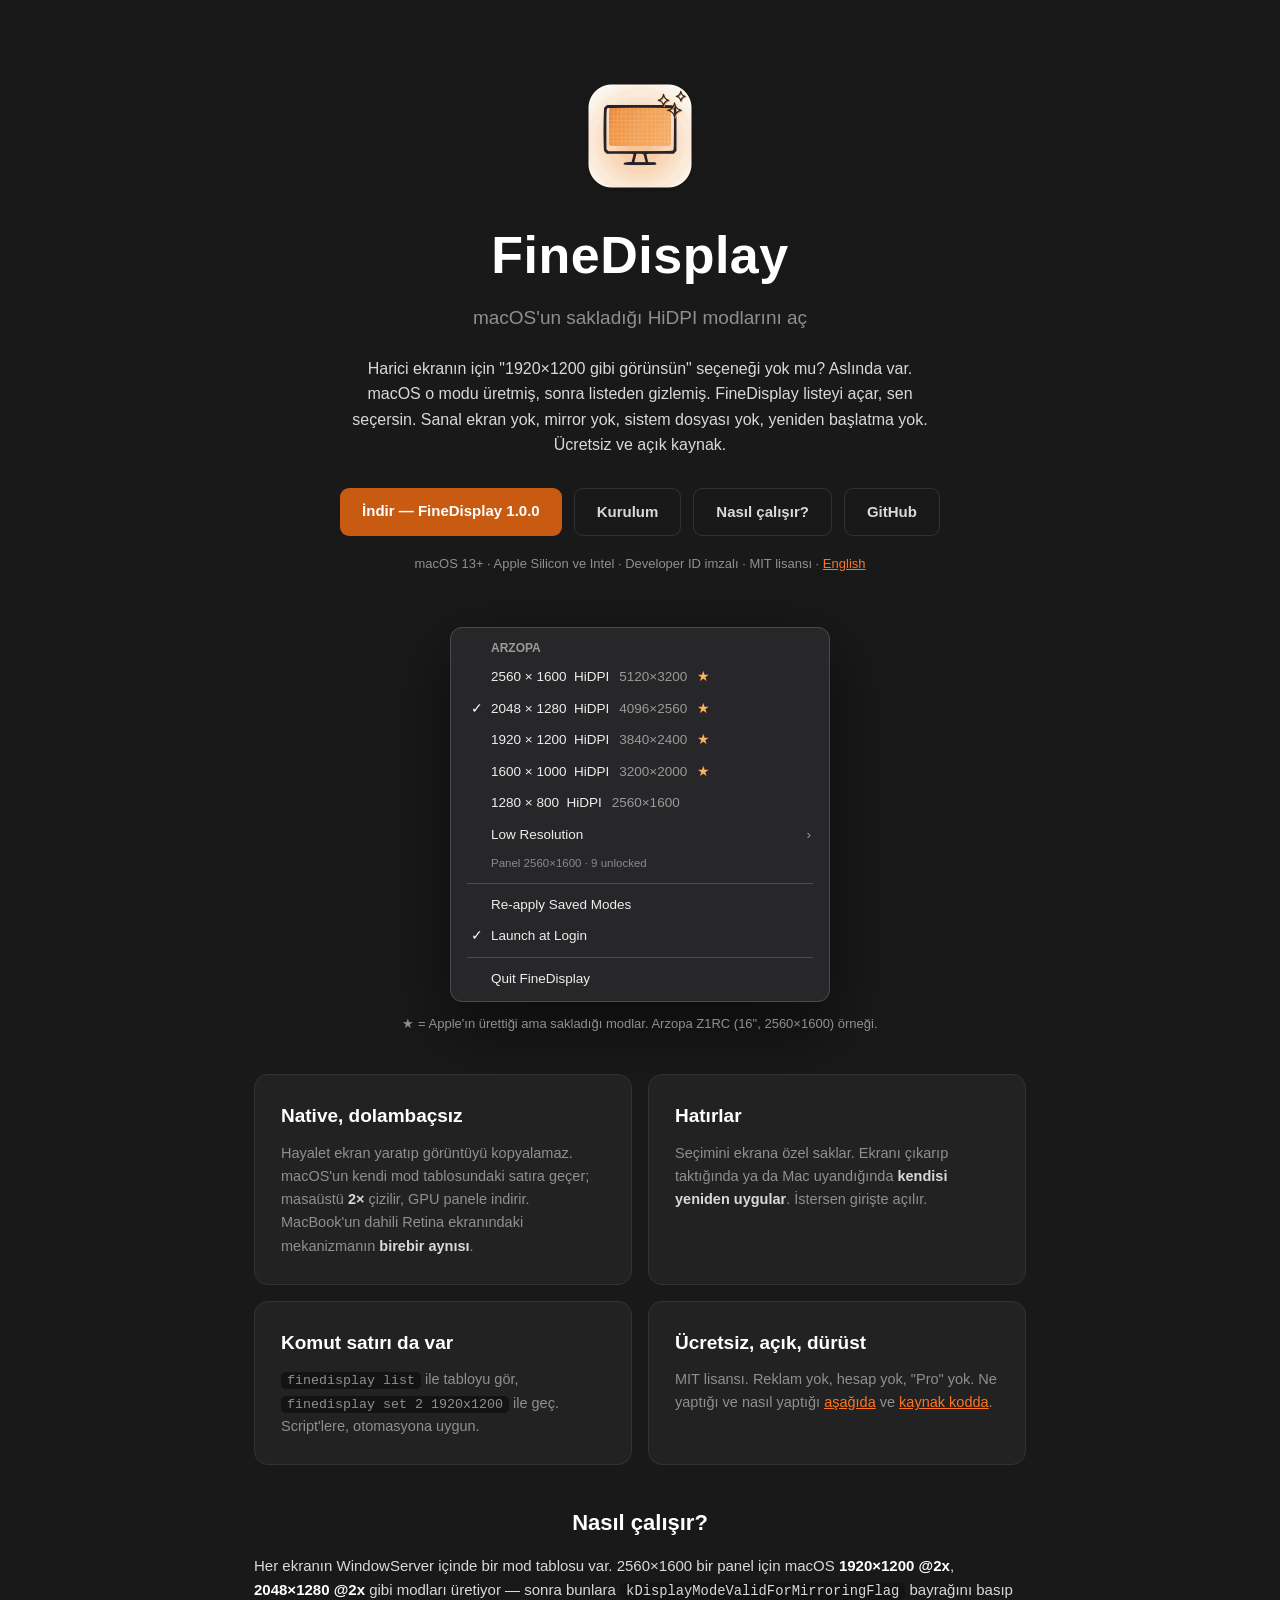
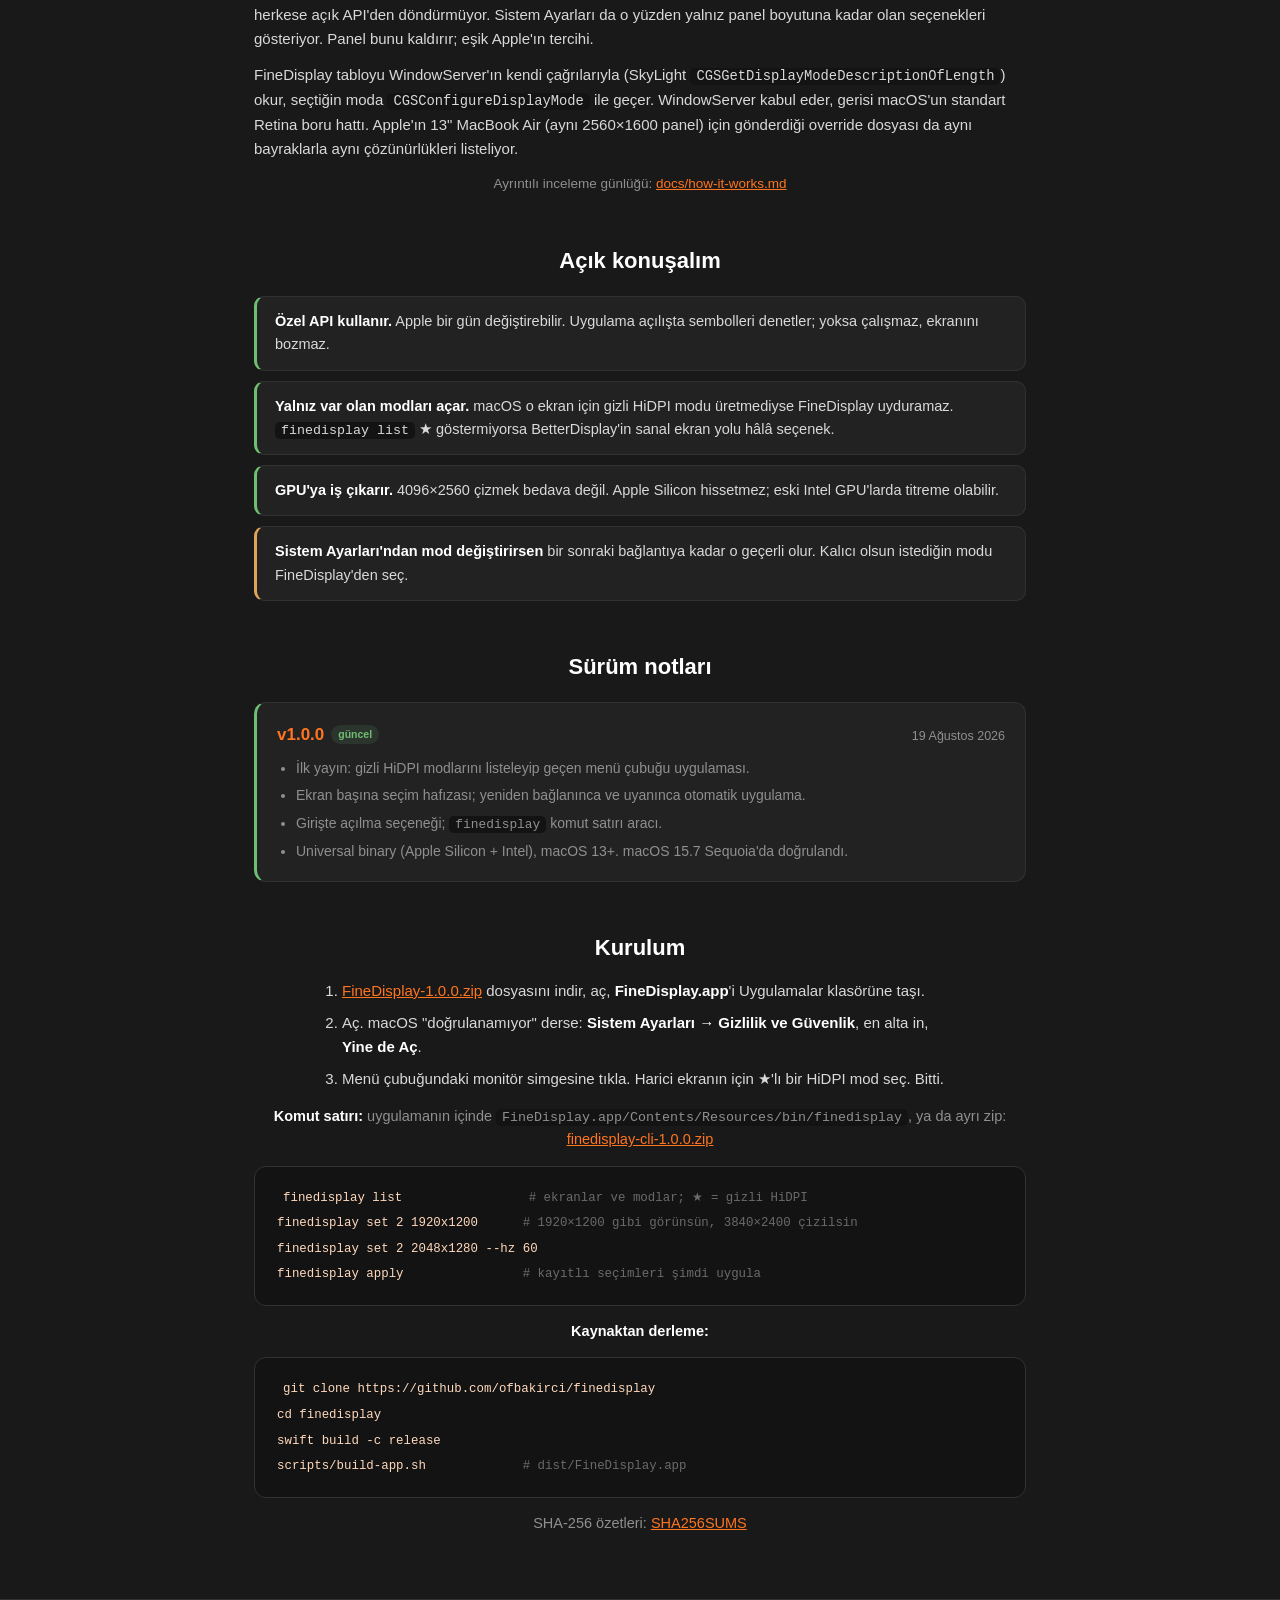
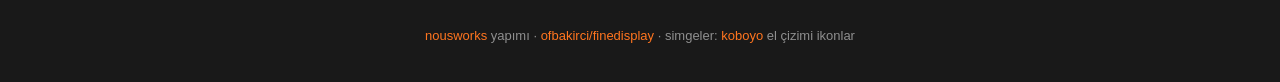
==== site/index.html @ cd5b7563 "FineDisplay 1.0.0: unlock hidden HiDPI modes on external displays Menu bar app + CLI that reads Wind" ====
<!DOCTYPE html>
<html lang="tr">
<head>
<meta charset="UTF-8">
<meta name="viewport" content="width=device-width, initial-scale=1">
<title>FineDisplay — macOS'un sakladığı HiDPI modlarını aç</title>
<meta name="description" content="Harici ekranında macOS'un ürettiği ama listeden gizlediği HiDPI (Retina) modlarını tek tıkla açan ücretsiz, açık kaynak menü çubuğu uygulaması. Sanal ekran yok, mirror yok, sistem dosyası yok.">
<link rel="icon" href="icon.png" type="image/png">
<link rel="alternate" hreflang="en" href="https://finedisplay.nousworks.co/en/">
<link rel="alternate" hreflang="tr" href="https://finedisplay.nousworks.co/">
<meta property="og:title" content="FineDisplay — macOS'un sakladığı HiDPI modlarını aç">
<meta property="og:description" content="Harici ekranın için ücretsiz, native HiDPI. Tek tık.">
<meta property="og:image" content="https://finedisplay.nousworks.co/icon.png">
<link rel="stylesheet" href="style.css">
</head>
<body>

<div class="wrap">

  <section class="hero">
    <img class="logo" src="icon.png" width="128" height="128" alt="FineDisplay simgesi: el çizimi monitör ve parıltılar">
    <h1>FineDisplay</h1>
    <div class="tagline">macOS'un sakladığı HiDPI modlarını aç</div>
    <p class="pitch">Harici ekranın için "1920×1200 gibi görünsün" seçeneği yok mu?
    Aslında var. macOS o modu üretmiş, sonra listeden gizlemiş. FineDisplay
    listeyi açar, sen seçersin. Sanal ekran yok, mirror yok, sistem dosyası yok,
    yeniden başlatma yok. Ücretsiz ve açık kaynak.</p>
    <div class="cta">
      <a class="btn primary" href="dl/FineDisplay-1.0.0.zip">İndir — FineDisplay 1.0.0</a>
      <a class="btn ghost" href="#kurulum">Kurulum</a>
      <a class="btn ghost" href="#nasil">Nasıl çalışır?</a>
      <a class="btn ghost" href="https://github.com/ofbakirci/finedisplay">GitHub</a>
    </div>
    <p class="meta">macOS 13+ · Apple Silicon ve Intel · Developer ID imzalı · MIT lisansı · <a href="en/">English</a></p>
  </section>

  <div class="shot" aria-label="FineDisplay menüsü örneği">
    <div class="menu">
      <div class="menu-title">ARZOPA</div>
      <div class="menu-item"><span class="tick"></span>2560 × 1600 &nbsp;HiDPI <span class="dim">5120×3200</span> <span class="star">★</span></div>
      <div class="menu-item current"><span class="tick">✓</span>2048 × 1280 &nbsp;HiDPI <span class="dim">4096×2560</span> <span class="star">★</span></div>
      <div class="menu-item"><span class="tick"></span>1920 × 1200 &nbsp;HiDPI <span class="dim">3840×2400</span> <span class="star">★</span></div>
      <div class="menu-item"><span class="tick"></span>1600 × 1000 &nbsp;HiDPI <span class="dim">3200×2000</span> <span class="star">★</span></div>
      <div class="menu-item"><span class="tick"></span>1280 × 800 &nbsp;HiDPI <span class="dim">2560×1600</span></div>
      <div class="menu-item sub"><span class="tick"></span>Low Resolution <span class="chev">›</span></div>
      <div class="menu-note">Panel 2560×1600 · 9 unlocked</div>
      <div class="menu-sep"></div>
      <div class="menu-item"><span class="tick"></span>Re-apply Saved Modes</div>
      <div class="menu-item"><span class="tick">✓</span>Launch at Login</div>
      <div class="menu-sep"></div>
      <div class="menu-item"><span class="tick"></span>Quit FineDisplay</div>
    </div>
    <p class="shot-caption">★ = Apple'ın ürettiği ama sakladığı modlar. Arzopa Z1RC (16", 2560×1600) örneği.</p>
  </div>

  <section class="cards">
    <div class="card">
      <h2>Native, dolambaçsız</h2>
      <p>Hayalet ekran yaratıp görüntüyü kopyalamaz. macOS'un kendi mod tablosundaki
      satıra geçer; masaüstü <b>2×</b> çizilir, GPU panele indirir. MacBook'un
      dahili Retina ekranındaki mekanizmanın <b>birebir aynısı</b>.</p>
    </div>
    <div class="card">
      <h2>Hatırlar</h2>
      <p>Seçimini ekrana özel saklar. Ekranı çıkarıp taktığında ya da Mac
      uyandığında <b>kendisi yeniden uygular</b>. İstersen girişte açılır.</p>
    </div>
    <div class="card">
      <h2>Komut satırı da var</h2>
      <p><code>finedisplay list</code> ile tabloyu gör, <code>finedisplay set 2 1920x1200</code>
      ile geç. Script'lere, otomasyona uygun.</p>
    </div>
    <div class="card">
      <h2>Ücretsiz, açık, dürüst</h2>
      <p>MIT lisansı. Reklam yok, hesap yok, "Pro" yok. Ne yaptığı ve nasıl yaptığı
      <a href="#nasil">aşağıda</a> ve <a href="https://github.com/ofbakirci/finedisplay">kaynak kodda</a>.</p>
    </div>
  </section>

  <section class="how" id="nasil">
    <h2>Nasıl çalışır?</h2>
    <p>Her ekranın WindowServer içinde bir mod tablosu var. 2560×1600 bir panel için
    macOS <b>1920×1200 @2x</b>, <b>2048×1280 @2x</b> gibi modları üretiyor — sonra bunlara
    <code>kDisplayModeValidForMirroringFlag</code> bayrağını basıp herkese açık API'den
    döndürmüyor. Sistem Ayarları da o yüzden yalnız panel boyutuna kadar olan seçenekleri
    gösteriyor. Panel bunu kaldırır; eşik Apple'ın tercihi.</p>
    <p>FineDisplay tabloyu WindowServer'ın kendi çağrılarıyla (SkyLight
    <code>CGSGetDisplayModeDescriptionOfLength</code>) okur, seçtiğin moda
    <code>CGSConfigureDisplayMode</code> ile geçer. WindowServer kabul eder, gerisi macOS'un
    standart Retina boru hattı. Apple'ın 13" MacBook Air (aynı 2560×1600 panel) için
    gönderdiği override dosyası da aynı bayraklarla aynı çözünürlükleri listeliyor.</p>
    <p class="fine">Ayrıntılı inceleme günlüğü:
    <a href="https://github.com/ofbakirci/finedisplay/blob/main/docs/how-it-works.md">docs/how-it-works.md</a></p>
  </section>

  <section class="rules">
    <h2>Açık konuşalım</h2>
    <ul>
      <li><b>Özel API kullanır.</b> Apple bir gün değiştirebilir. Uygulama açılışta
        sembolleri denetler; yoksa çalışmaz, ekranını bozmaz.</li>
      <li><b>Yalnız var olan modları açar.</b> macOS o ekran için gizli HiDPI modu
        üretmediyse FineDisplay uyduramaz. <code>finedisplay list</code> ★ göstermiyorsa
        BetterDisplay'in sanal ekran yolu hâlâ seçenek.</li>
      <li><b>GPU'ya iş çıkarır.</b> 4096×2560 çizmek bedava değil. Apple Silicon hissetmez;
        eski Intel GPU'larda titreme olabilir.</li>
      <li class="w"><b>Sistem Ayarları'ndan mod değiştirirsen</b> bir sonraki bağlantıya kadar o
        geçerli olur. Kalıcı olsun istediğin modu FineDisplay'den seç.</li>
    </ul>
  </section>

  <section class="changelog" id="degisiklikler">
    <h2>Sürüm notları</h2>
    <div class="release-list">
      <article class="release current">
        <div class="release-head">
          <h3><a href="dl/FineDisplay-1.0.0.zip">v1.0.0</a><span class="badge">güncel</span></h3>
          <time datetime="2026-08-19">19 Ağustos 2026</time>
        </div>
        <ul>
          <li>İlk yayın: gizli HiDPI modlarını listeleyip geçen menü çubuğu uygulaması.</li>
          <li>Ekran başına seçim hafızası; yeniden bağlanınca ve uyanınca otomatik uygulama.</li>
          <li>Girişte açılma seçeneği; <code>finedisplay</code> komut satırı aracı.</li>
          <li>Universal binary (Apple Silicon + Intel), macOS 13+. macOS 15.7 Sequoia'da doğrulandı.</li>
        </ul>
      </article>
    </div>
  </section>

  <section class="install" id="kurulum">
    <h2>Kurulum</h2>
    <ol class="steps">
      <li><a href="dl/FineDisplay-1.0.0.zip">FineDisplay-1.0.0.zip</a> dosyasını indir, aç, <b>FineDisplay.app</b>'i Uygulamalar klasörüne taşı.</li>
      <li>Aç. macOS "doğrulanamıyor" derse: <b>Sistem Ayarları → Gizlilik ve Güvenlik</b>, en alta in, <b>Yine de Aç</b>.</li>
      <li>Menü çubuğundaki monitör simgesine tıkla. Harici ekranın için ★'lı bir HiDPI mod seç. Bitti.</li>
    </ol>
    <p><b style="color:#fff">Komut satırı:</b> uygulamanın içinde
    <code>FineDisplay.app/Contents/Resources/bin/finedisplay</code>, ya da ayrı zip:
    <a href="dl/finedisplay-cli-1.0.0.zip">finedisplay-cli-1.0.0.zip</a></p>
<pre><code>finedisplay list                 <span class="c"># ekranlar ve modlar; ★ = gizli HiDPI</span>
finedisplay set 2 1920x1200      <span class="c"># 1920×1200 gibi görünsün, 3840×2400 çizilsin</span>
finedisplay set 2 2048x1280 --hz 60
finedisplay apply                <span class="c"># kayıtlı seçimleri şimdi uygula</span></code></pre>
    <p><b style="color:#fff">Kaynaktan derleme:</b></p>
<pre><code>git clone https://github.com/ofbakirci/finedisplay
cd finedisplay
swift build -c release
scripts/build-app.sh             <span class="c"># dist/FineDisplay.app</span></code></pre>
    <p class="note">SHA-256 özetleri: <a href="dl/SHA256SUMS">SHA256SUMS</a></p>
  </section>

</div>

<footer>
  <div class="wrap">
    <a href="https://nousworks.co">nousworks</a> yapımı ·
    <a href="https://github.com/ofbakirci/finedisplay">ofbakirci/finedisplay</a> ·
    simgeler: <a href="https://koboyo.com">koboyo</a> el çizimi ikonlar
  </div>
</footer>

</body>
</html>
---- site/style.css ----
* { margin: 0; padding: 0; box-sizing: border-box; }
:root {
  --bg: #191919;
  --card: #222223;
  --edge: #323232;
  --text: #d9d9d9;
  --dim: #8f8f8f;
  --accent: #ff751f;
  --accent-dim: #c95a12;
  --ok: #6fbf73;
  --warn: #e0a458;
}
html { scroll-behavior: smooth; }
body {
  background: var(--bg);
  color: var(--text);
  font-family: -apple-system, BlinkMacSystemFont, "Segoe UI", sans-serif;
  line-height: 1.6;
  -webkit-font-smoothing: antialiased;
}
a { color: var(--accent); }
code { font-family: "SF Mono", ui-monospace, Menlo, monospace; font-size: 0.92em; background: #131313; padding: 1px 6px; border-radius: 5px; }
.wrap { max-width: 820px; margin: 0 auto; padding: 0 24px; }

.hero { padding: 72px 0 40px; text-align: center; }
.logo { width: 128px; height: 128px; margin: 0 auto 14px; display: block; }
.hero h1 { font-size: 52px; font-weight: 800; letter-spacing: 0.5px; color: #fff; }
.hero .tagline { color: var(--dim); font-size: 19px; margin-top: 6px; }
.hero .pitch { max-width: 600px; margin: 22px auto 0; font-size: 16px; }
.hero .cta { margin-top: 30px; display: flex; gap: 12px; justify-content: center; flex-wrap: wrap; }
.hero .meta { margin-top: 18px; color: var(--dim); font-size: 13px; }
.btn { display: inline-block; padding: 11px 22px; border-radius: 9px; text-decoration: none; font-weight: 600; font-size: 15px; }
.btn.primary { background: var(--accent-dim); color: #fff; }
.btn.primary:hover { background: var(--accent); }
.btn.ghost { border: 1px solid var(--edge); color: var(--text); }
.btn.ghost:hover { border-color: var(--accent); color: #fff; }

/* menu mockup */
.shot { display: flex; flex-direction: column; align-items: center; margin: 12px 0 8px; }
.menu {
  width: 100%; max-width: 380px;
  background: rgba(40,40,42,0.96);
  border: 1px solid #4a4a4c;
  border-radius: 12px;
  padding: 6px;
  box-shadow: 0 24px 70px rgba(0,0,0,0.55);
  font-size: 13.5px;
  color: #eee;
}
.menu-title { padding: 5px 12px 3px 34px; color: #9a9a9a; font-size: 12px; font-weight: 600; }
.menu-item { display: flex; align-items: center; gap: 6px; padding: 5px 12px 5px 12px; border-radius: 6px; }
.menu-item.current { }
.menu-item .tick { width: 16px; display: inline-block; text-align: center; color: #fff; }
.menu-item .dim { color: #9a9a9a; margin-left: 4px; }
.menu-item .star { color: #ffb15c; margin-left: 4px; }
.menu-item .chev { margin-left: auto; color: #9a9a9a; }
.menu-note { padding: 3px 12px 6px 34px; color: #8a8a8a; font-size: 11.5px; }
.menu-sep { height: 1px; background: #4a4a4c; margin: 5px 10px; }
.shot-caption { color: var(--dim); font-size: 13px; margin-top: 12px; text-align: center; }

.cards { display: grid; grid-template-columns: 1fr 1fr; gap: 16px; margin: 40px 0; }
@media (max-width: 640px) { .cards { grid-template-columns: 1fr; } }
.card { background: var(--card); border: 1px solid var(--edge); border-radius: 14px; padding: 26px; }
.card h2 { color: #fff; font-size: 19px; margin-bottom: 10px; }
.card p { color: var(--dim); font-size: 14.5px; }
.card p b { color: var(--text); font-weight: 600; }

.how { margin: 24px 0 48px; }
.how h2 { color: #fff; font-size: 22px; margin-bottom: 14px; text-align: center; }
.how p { color: var(--text); font-size: 15px; margin-bottom: 12px; }
.how p b { color: #fff; }
.how .fine { color: var(--dim); font-size: 13.5px; text-align: center; }

.rules { margin: 24px 0 48px; }
.rules h2 { color: #fff; font-size: 22px; margin-bottom: 18px; text-align: center; }
.rules ul { list-style: none; display: grid; gap: 10px; }
.rules li { background: var(--card); border: 1px solid var(--edge); border-left: 3px solid var(--ok); border-radius: 10px; padding: 13px 18px; font-size: 14.5px; }
.rules li b { color: #fff; }
.rules li.w { border-left-color: var(--warn); }

.changelog { margin: 24px 0 48px; }
.changelog > h2 { color: #fff; font-size: 22px; margin-bottom: 18px; text-align: center; }
.release-list { display: grid; gap: 12px; }
.release { background: var(--card); border: 1px solid var(--edge); border-radius: 12px; padding: 18px 20px; }
.release.current { border-left: 3px solid var(--ok); }
.release-head { display: flex; align-items: baseline; justify-content: space-between; gap: 14px; margin-bottom: 9px; }
.release h3 { font-size: 17px; color: #fff; }
.release h3 a { color: var(--accent); text-decoration: none; }
.release h3 a:hover { text-decoration: underline; }
.release .badge { display: inline-block; margin-left: 7px; padding: 1px 7px; border-radius: 999px; background: rgba(111,191,115,0.12); color: var(--ok); font-size: 10.5px; font-weight: 600; vertical-align: 2px; }
.release time { flex: 0 0 auto; color: var(--dim); font-size: 12.5px; }
.release ul { margin-left: 19px; color: var(--dim); font-size: 14px; }
.release li + li { margin-top: 5px; }
@media (max-width: 480px) { .release-head { display: block; } .release time { display: block; margin-top: 2px; } }

.install { margin: 24px 0 64px; }
.install h2 { color: #fff; font-size: 22px; margin-bottom: 14px; text-align: center; }
.install p { color: var(--dim); text-align: center; margin: 14px 0; font-size: 14.5px; }
.steps { margin: 0 auto 10px; max-width: 640px; padding-left: 22px; color: var(--text); font-size: 15px; }
.steps li { margin-bottom: 8px; }
.steps li b { color: #fff; }
pre { background: #131313; border: 1px solid var(--edge); border-radius: 12px; padding: 18px 22px; overflow-x: auto; font-family: "SF Mono", ui-monospace, Menlo, monospace; font-size: 13.5px; line-height: 1.9; color: #ffd9bd; }
pre .c { color: #6a6a6a; }
.note { color: var(--dim); font-size: 13px; text-align: center; margin-top: 12px; }

footer { border-top: 1px solid var(--edge); padding: 26px 0 40px; text-align: center; color: var(--dim); font-size: 13px; }
footer a { color: var(--accent); text-decoration: none; }
footer a:hover { text-decoration: underline; }
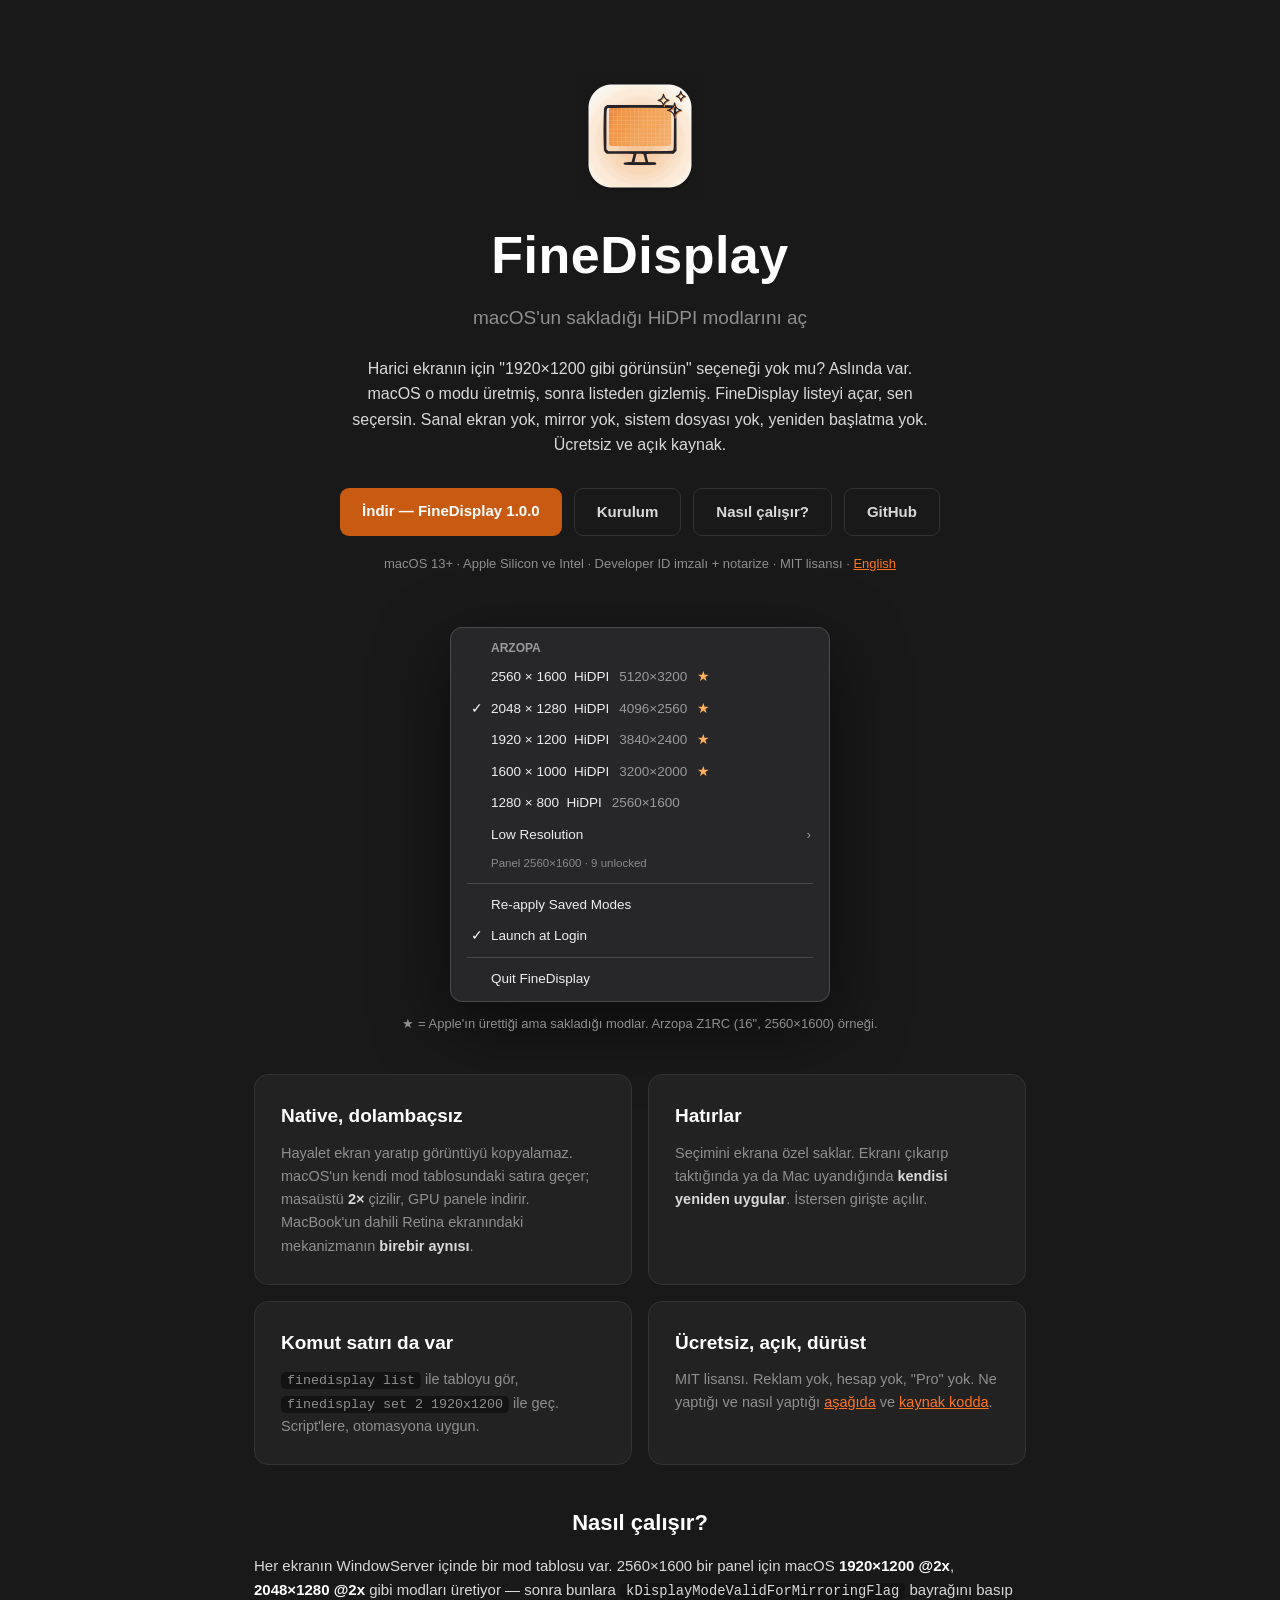
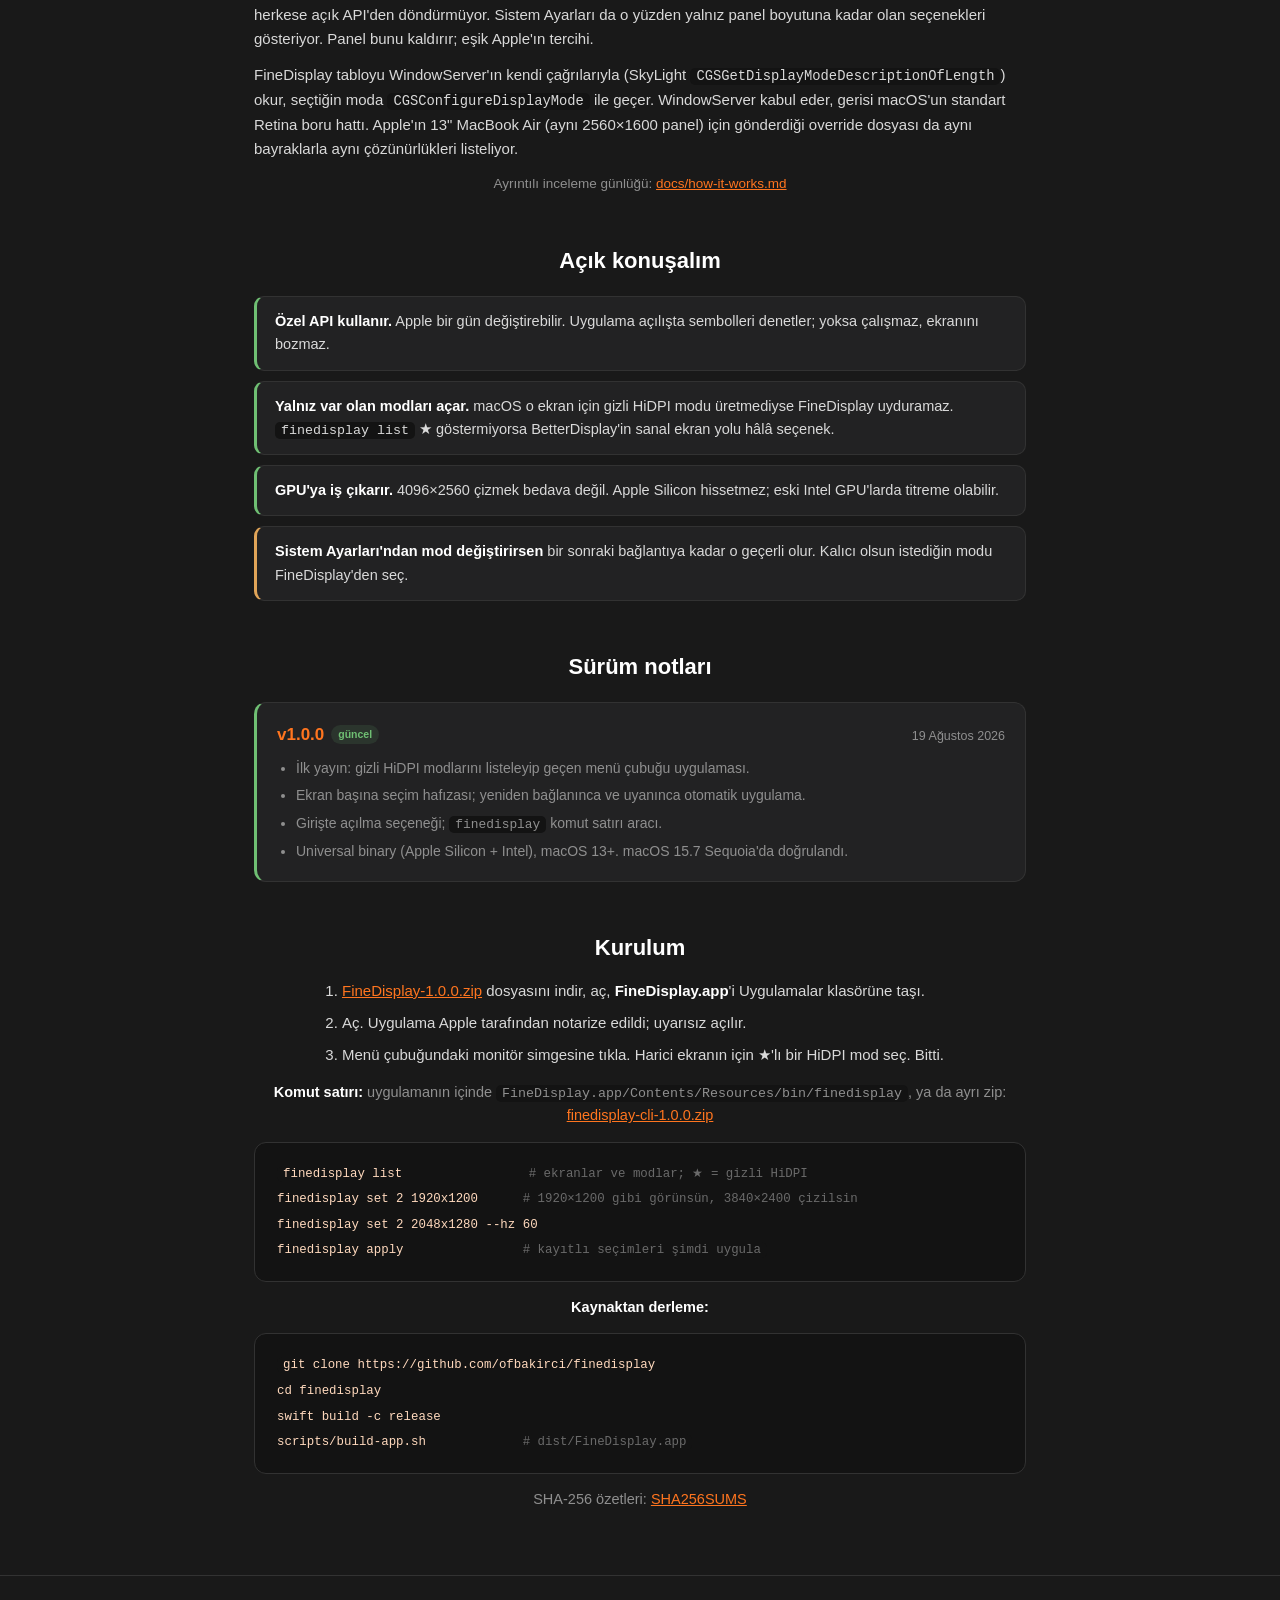
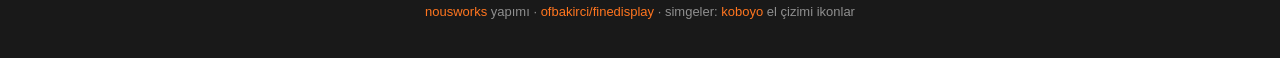
==== commit 063b576f: "Notarized release; docs updated Co-Authored-By: Claude Fable 5 <noreply@anthropic.com>" ====
--- a/site/index.html
+++ b/site/index.html
@@ -31,7 +31,7 @@
       <a class="btn ghost" href="#nasil">Nasıl çalışır?</a>
       <a class="btn ghost" href="https://github.com/ofbakirci/finedisplay">GitHub</a>
     </div>
-    <p class="meta">macOS 13+ · Apple Silicon ve Intel · Developer ID imzalı · MIT lisansı · <a href="en/">English</a></p>
+    <p class="meta">macOS 13+ · Apple Silicon ve Intel · Developer ID imzalı + notarize · MIT lisansı · <a href="en/">English</a></p>
   </section>
 
   <div class="shot" aria-label="FineDisplay menüsü örneği">
@@ -130,7 +130,7 @@
     <h2>Kurulum</h2>
     <ol class="steps">
       <li><a href="dl/FineDisplay-1.0.0.zip">FineDisplay-1.0.0.zip</a> dosyasını indir, aç, <b>FineDisplay.app</b>'i Uygulamalar klasörüne taşı.</li>
-      <li>Aç. macOS "doğrulanamıyor" derse: <b>Sistem Ayarları → Gizlilik ve Güvenlik</b>, en alta in, <b>Yine de Aç</b>.</li>
+      <li>Aç. Uygulama Apple tarafından notarize edildi; uyarısız açılır.</li>
       <li>Menü çubuğundaki monitör simgesine tıkla. Harici ekranın için ★'lı bir HiDPI mod seç. Bitti.</li>
     </ol>
     <p><b style="color:#fff">Komut satırı:</b> uygulamanın içinde
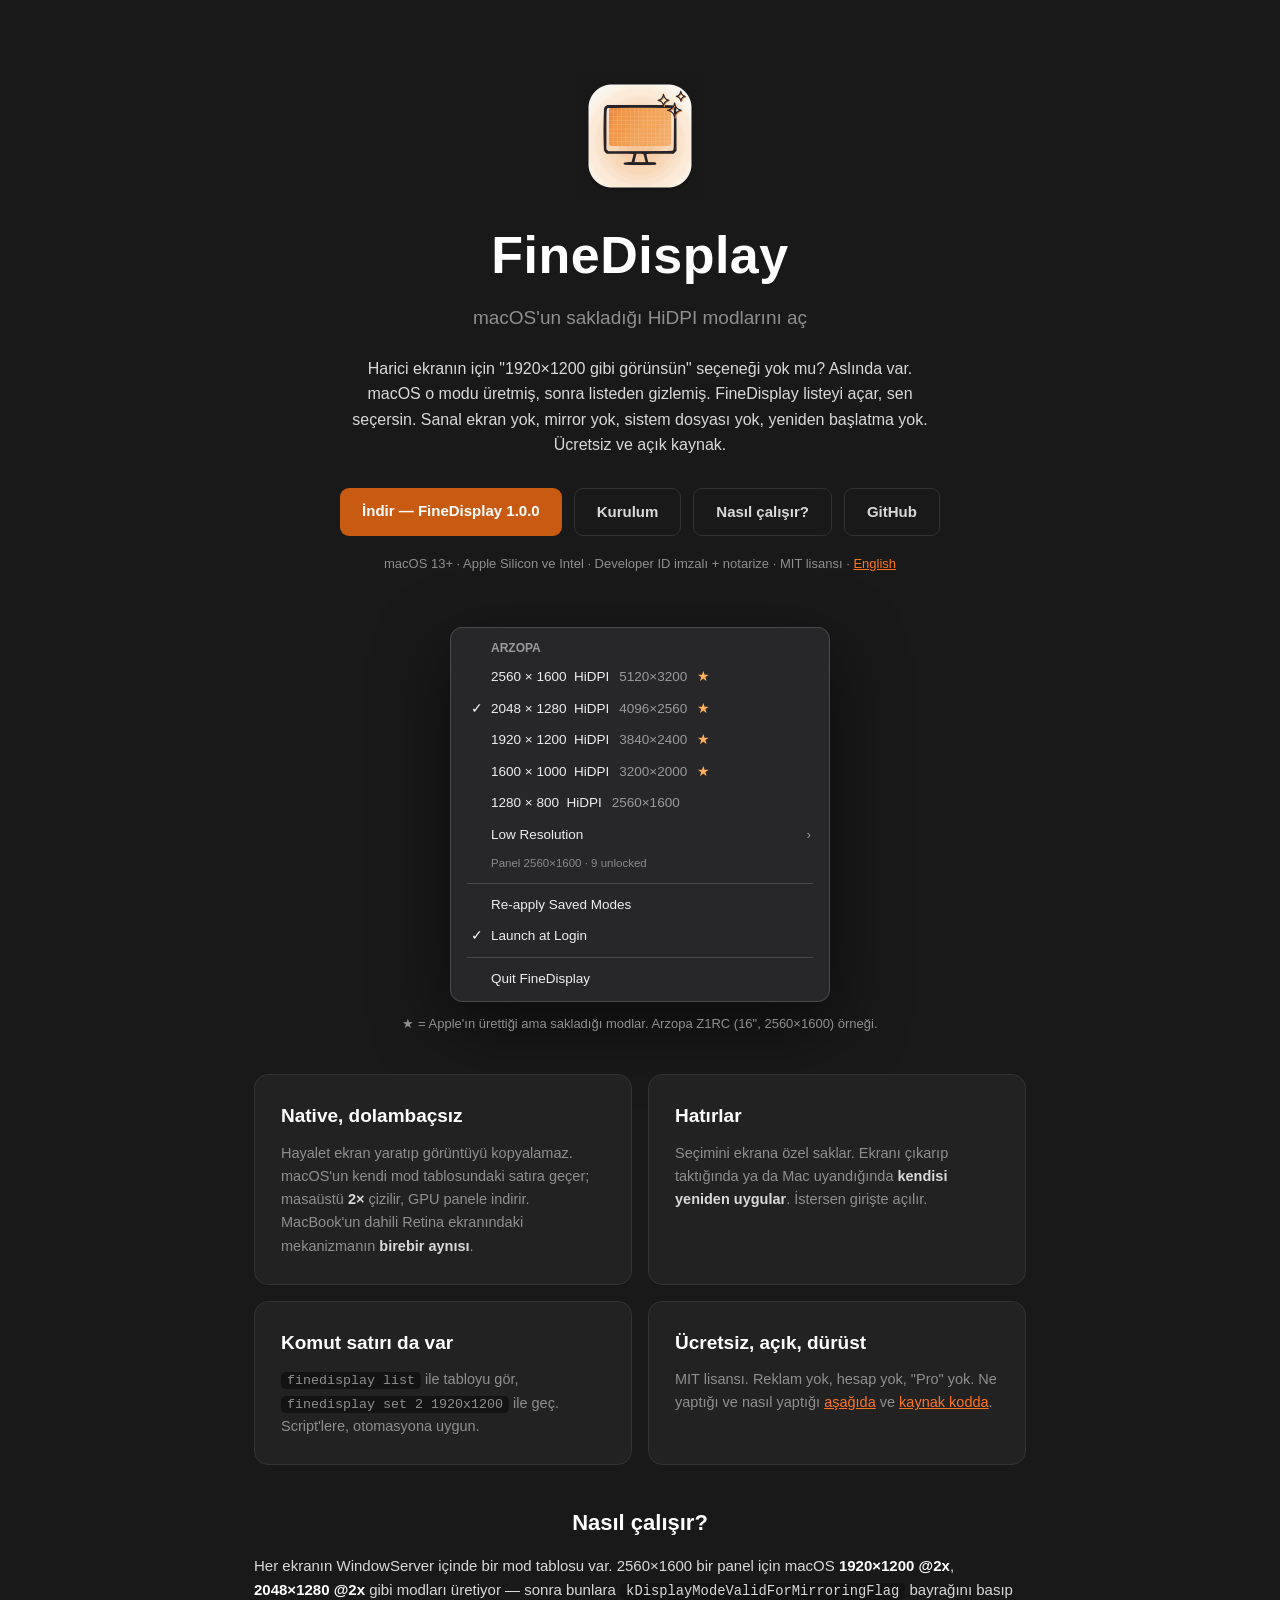
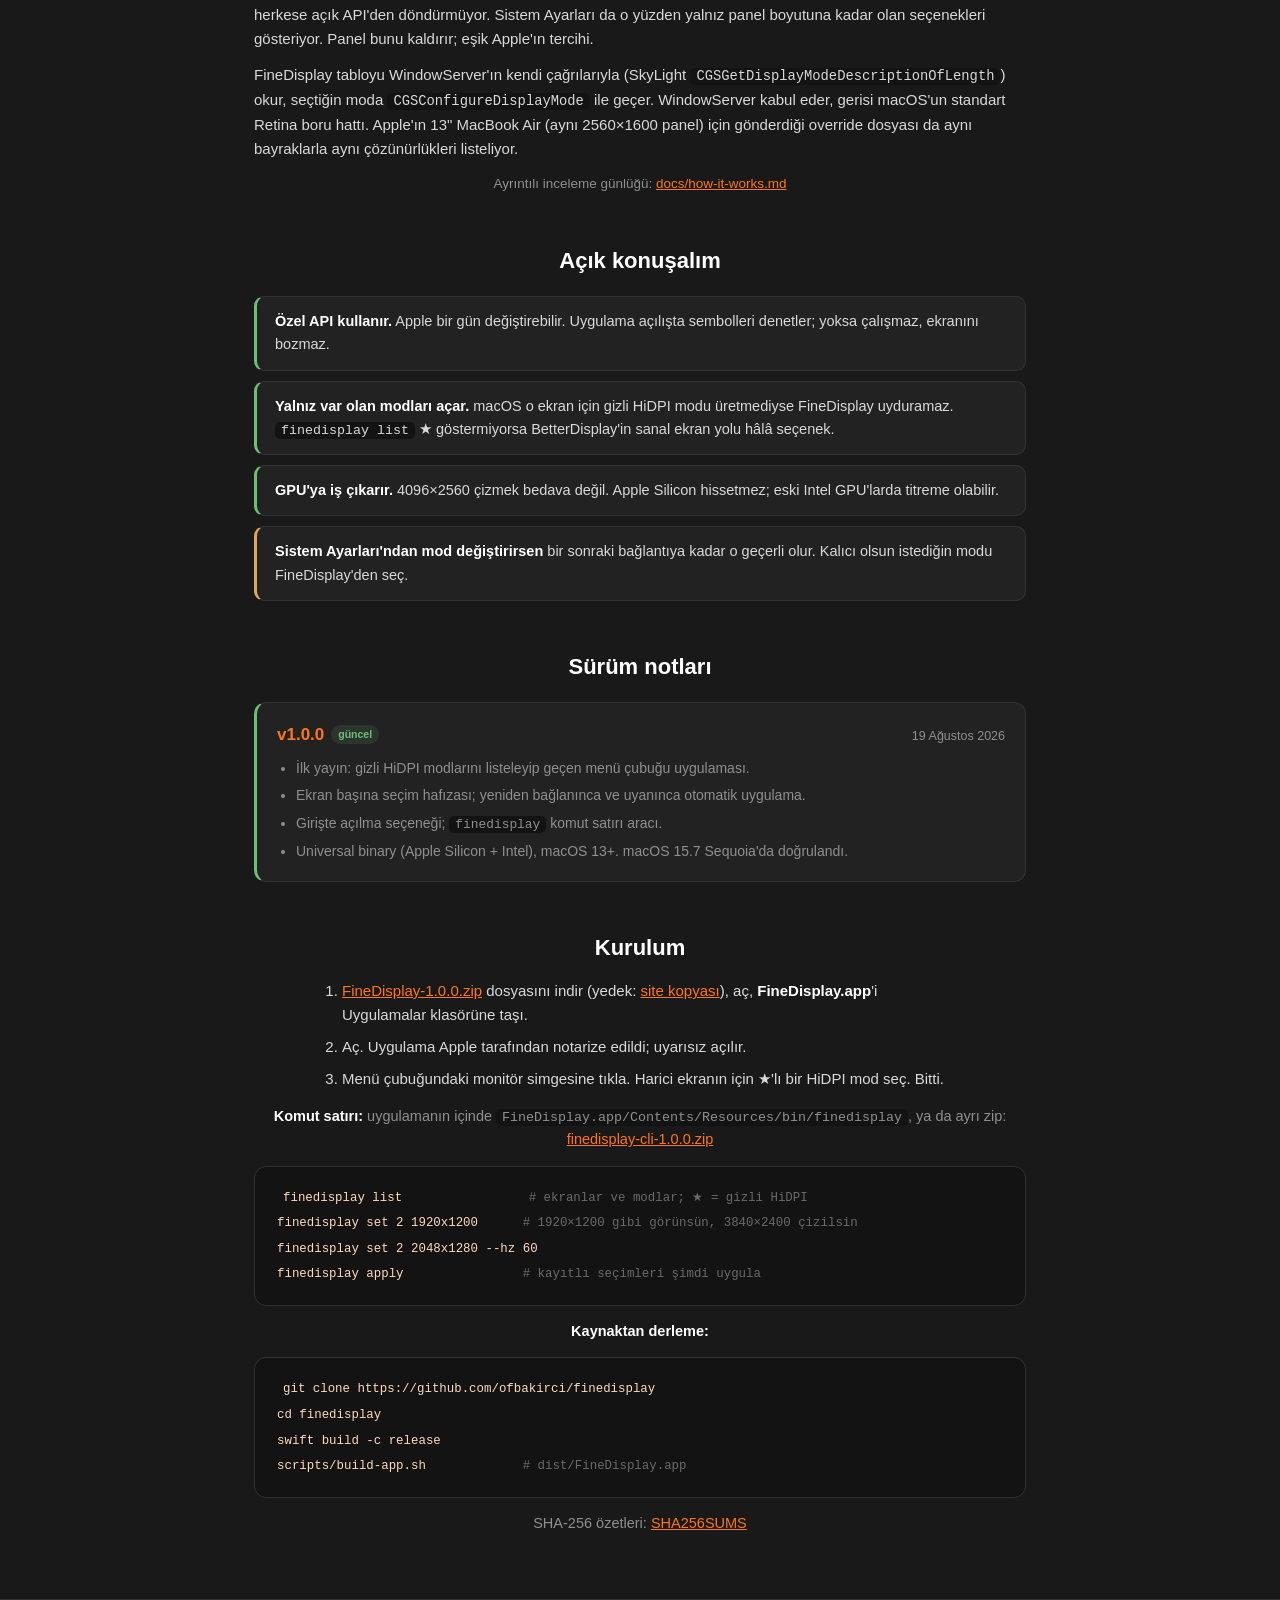
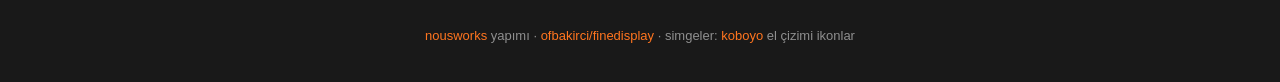
==== commit d6a88493: "Site: primary download via GitHub Releases (Chrome reputation), site mirror secondary Co-Authored-By" ====
--- a/site/index.html
+++ b/site/index.html
@@ -26,7 +26,7 @@
     listeyi açar, sen seçersin. Sanal ekran yok, mirror yok, sistem dosyası yok,
     yeniden başlatma yok. Ücretsiz ve açık kaynak.</p>
     <div class="cta">
-      <a class="btn primary" href="dl/FineDisplay-1.0.0.zip">İndir — FineDisplay 1.0.0</a>
+      <a class="btn primary" href="https://github.com/ofbakirci/finedisplay/releases/download/v1.0.0/FineDisplay-1.0.0.zip">İndir — FineDisplay 1.0.0</a>
       <a class="btn ghost" href="#kurulum">Kurulum</a>
       <a class="btn ghost" href="#nasil">Nasıl çalışır?</a>
       <a class="btn ghost" href="https://github.com/ofbakirci/finedisplay">GitHub</a>
@@ -113,7 +113,7 @@
     <div class="release-list">
       <article class="release current">
         <div class="release-head">
-          <h3><a href="dl/FineDisplay-1.0.0.zip">v1.0.0</a><span class="badge">güncel</span></h3>
+          <h3><a href="https://github.com/ofbakirci/finedisplay/releases/download/v1.0.0/FineDisplay-1.0.0.zip">v1.0.0</a><span class="badge">güncel</span></h3>
           <time datetime="2026-08-19">19 Ağustos 2026</time>
         </div>
         <ul>
@@ -129,7 +129,7 @@
   <section class="install" id="kurulum">
     <h2>Kurulum</h2>
     <ol class="steps">
-      <li><a href="dl/FineDisplay-1.0.0.zip">FineDisplay-1.0.0.zip</a> dosyasını indir, aç, <b>FineDisplay.app</b>'i Uygulamalar klasörüne taşı.</li>
+      <li><a href="https://github.com/ofbakirci/finedisplay/releases/download/v1.0.0/FineDisplay-1.0.0.zip">FineDisplay-1.0.0.zip</a> dosyasını indir (yedek: <a href="dl/FineDisplay-1.0.0.zip">site kopyası</a>), aç, <b>FineDisplay.app</b>'i Uygulamalar klasörüne taşı.</li>
       <li>Aç. Uygulama Apple tarafından notarize edildi; uyarısız açılır.</li>
       <li>Menü çubuğundaki monitör simgesine tıkla. Harici ekranın için ★'lı bir HiDPI mod seç. Bitti.</li>
     </ol>
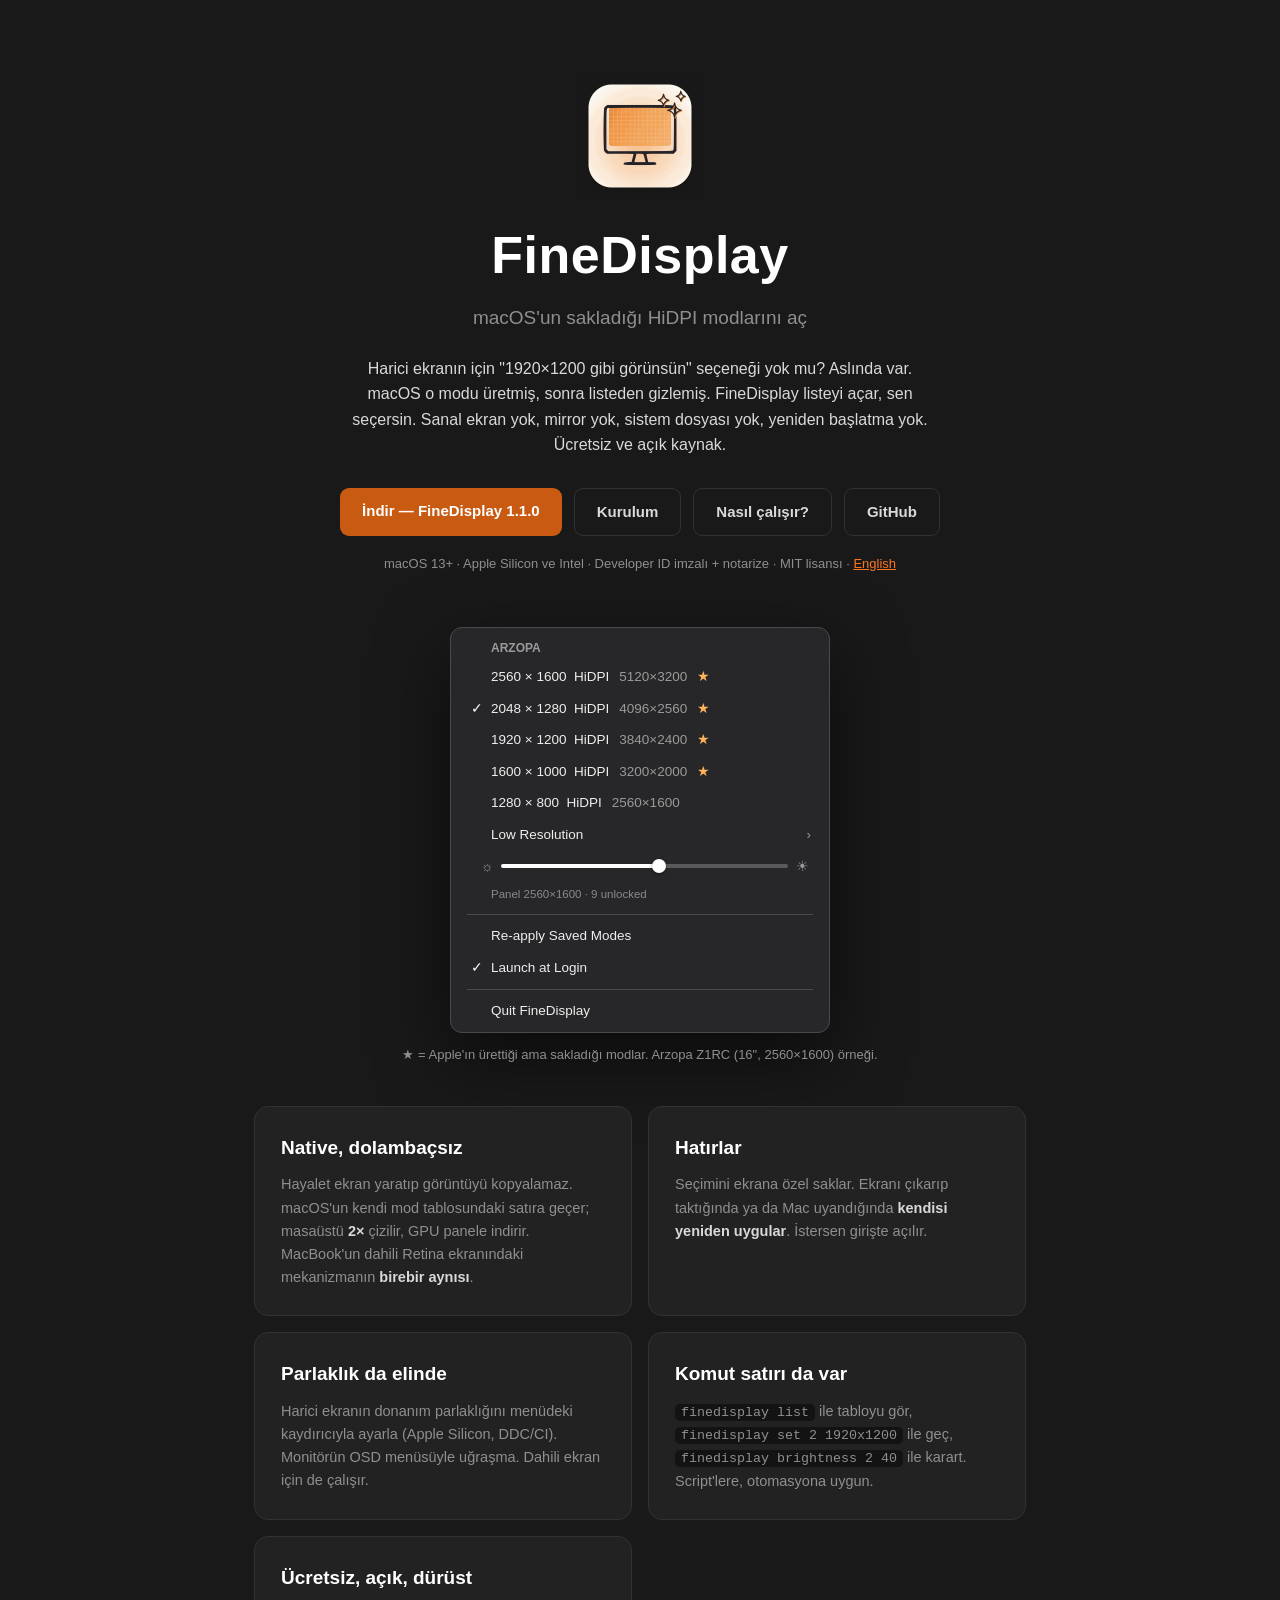
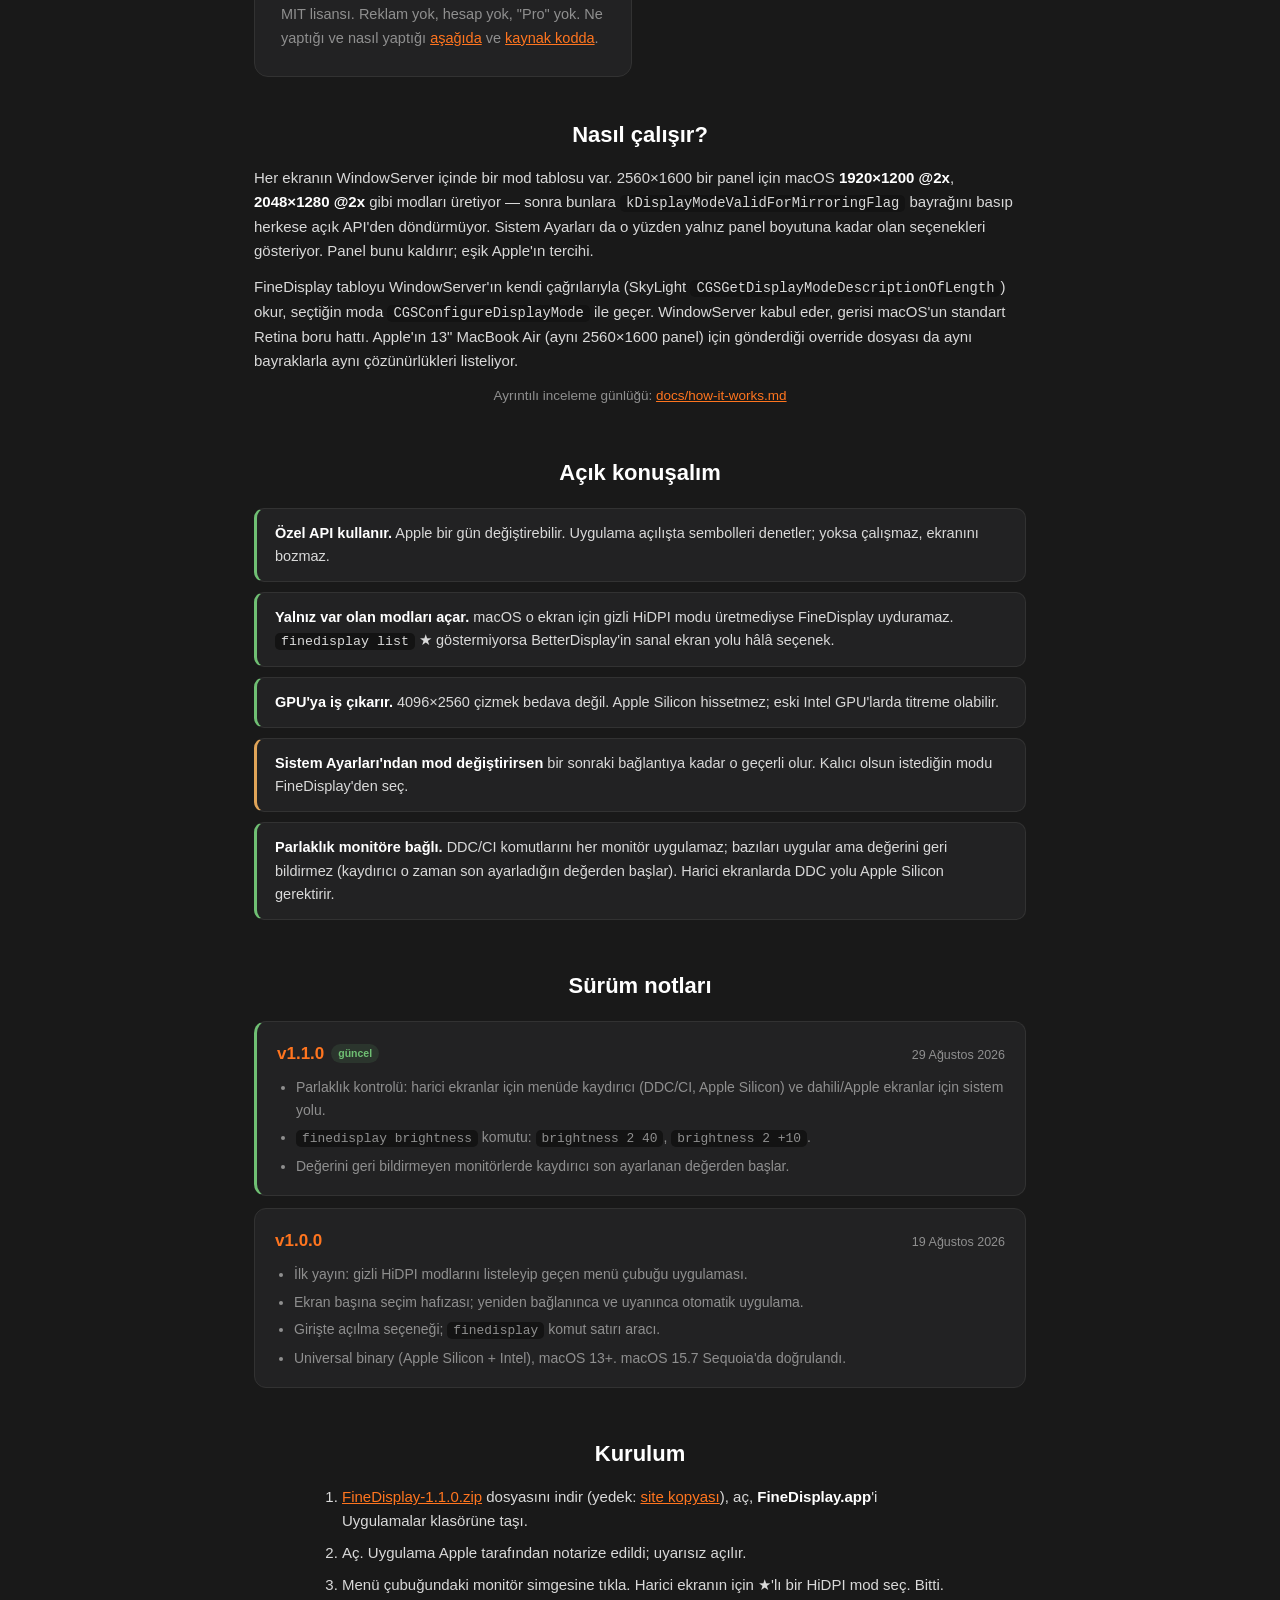
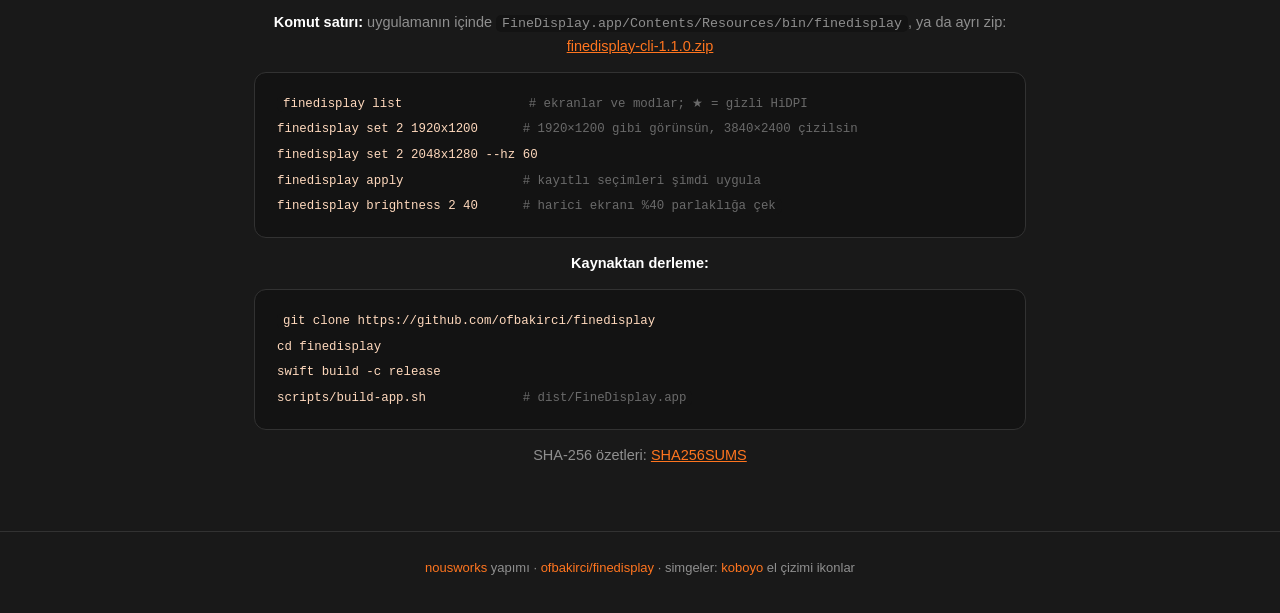
==== commit cdfcd4b6: "Brightness control for external displays (DDC/CI) and Apple panels; v1.1.0 - FineDisplayKit/Brightne" ====
--- a/site/index.html
+++ b/site/index.html
@@ -26,7 +26,7 @@
     listeyi açar, sen seçersin. Sanal ekran yok, mirror yok, sistem dosyası yok,
     yeniden başlatma yok. Ücretsiz ve açık kaynak.</p>
     <div class="cta">
-      <a class="btn primary" href="https://github.com/ofbakirci/finedisplay/releases/download/v1.0.0/FineDisplay-1.0.0.zip">İndir — FineDisplay 1.0.0</a>
+      <a class="btn primary" href="https://github.com/ofbakirci/finedisplay/releases/download/v1.1.0/FineDisplay-1.1.0.zip">İndir — FineDisplay 1.1.0</a>
       <a class="btn ghost" href="#kurulum">Kurulum</a>
       <a class="btn ghost" href="#nasil">Nasıl çalışır?</a>
       <a class="btn ghost" href="https://github.com/ofbakirci/finedisplay">GitHub</a>
@@ -43,6 +43,7 @@
       <div class="menu-item"><span class="tick"></span>1600 × 1000 &nbsp;HiDPI <span class="dim">3200×2000</span> <span class="star">★</span></div>
       <div class="menu-item"><span class="tick"></span>1280 × 800 &nbsp;HiDPI <span class="dim">2560×1600</span></div>
       <div class="menu-item sub"><span class="tick"></span>Low Resolution <span class="chev">›</span></div>
+      <div class="menu-slider" title="Brightness">☼<span class="track"><span class="knob"></span></span>☀</div>
       <div class="menu-note">Panel 2560×1600 · 9 unlocked</div>
       <div class="menu-sep"></div>
       <div class="menu-item"><span class="tick"></span>Re-apply Saved Modes</div>
@@ -66,9 +67,14 @@
       uyandığında <b>kendisi yeniden uygular</b>. İstersen girişte açılır.</p>
     </div>
     <div class="card">
+      <h2>Parlaklık da elinde</h2>
+      <p>Harici ekranın donanım parlaklığını menüdeki kaydırıcıyla ayarla (Apple Silicon,
+      DDC/CI). Monitörün OSD menüsüyle uğraşma. Dahili ekran için de çalışır.</p>
+    </div>
+    <div class="card">
       <h2>Komut satırı da var</h2>
       <p><code>finedisplay list</code> ile tabloyu gör, <code>finedisplay set 2 1920x1200</code>
-      ile geç. Script'lere, otomasyona uygun.</p>
+      ile geç, <code>finedisplay brightness 2 40</code> ile karart. Script'lere, otomasyona uygun.</p>
     </div>
     <div class="card">
       <h2>Ücretsiz, açık, dürüst</h2>
@@ -105,6 +111,9 @@
         eski Intel GPU'larda titreme olabilir.</li>
       <li class="w"><b>Sistem Ayarları'ndan mod değiştirirsen</b> bir sonraki bağlantıya kadar o
         geçerli olur. Kalıcı olsun istediğin modu FineDisplay'den seç.</li>
+      <li><b>Parlaklık monitöre bağlı.</b> DDC/CI komutlarını her monitör uygulamaz; bazıları
+        uygular ama değerini geri bildirmez (kaydırıcı o zaman son ayarladığın değerden başlar).
+        Harici ekranlarda DDC yolu Apple Silicon gerektirir.</li>
     </ul>
   </section>
 
@@ -113,7 +122,19 @@
     <div class="release-list">
       <article class="release current">
         <div class="release-head">
-          <h3><a href="https://github.com/ofbakirci/finedisplay/releases/download/v1.0.0/FineDisplay-1.0.0.zip">v1.0.0</a><span class="badge">güncel</span></h3>
+          <h3><a href="https://github.com/ofbakirci/finedisplay/releases/download/v1.1.0/FineDisplay-1.1.0.zip">v1.1.0</a><span class="badge">güncel</span></h3>
+          <time datetime="2026-08-29">29 Ağustos 2026</time>
+        </div>
+        <ul>
+          <li>Parlaklık kontrolü: harici ekranlar için menüde kaydırıcı (DDC/CI, Apple Silicon)
+            ve dahili/Apple ekranlar için sistem yolu.</li>
+          <li><code>finedisplay brightness</code> komutu: <code>brightness 2 40</code>, <code>brightness 2 +10</code>.</li>
+          <li>Değerini geri bildirmeyen monitörlerde kaydırıcı son ayarlanan değerden başlar.</li>
+        </ul>
+      </article>
+      <article class="release">
+        <div class="release-head">
+          <h3><a href="https://github.com/ofbakirci/finedisplay/releases/download/v1.0.0/FineDisplay-1.0.0.zip">v1.0.0</a></h3>
           <time datetime="2026-08-19">19 Ağustos 2026</time>
         </div>
         <ul>
@@ -129,17 +150,18 @@
   <section class="install" id="kurulum">
     <h2>Kurulum</h2>
     <ol class="steps">
-      <li><a href="https://github.com/ofbakirci/finedisplay/releases/download/v1.0.0/FineDisplay-1.0.0.zip">FineDisplay-1.0.0.zip</a> dosyasını indir (yedek: <a href="dl/FineDisplay-1.0.0.zip">site kopyası</a>), aç, <b>FineDisplay.app</b>'i Uygulamalar klasörüne taşı.</li>
+      <li><a href="https://github.com/ofbakirci/finedisplay/releases/download/v1.1.0/FineDisplay-1.1.0.zip">FineDisplay-1.1.0.zip</a> dosyasını indir (yedek: <a href="dl/FineDisplay-1.1.0.zip">site kopyası</a>), aç, <b>FineDisplay.app</b>'i Uygulamalar klasörüne taşı.</li>
       <li>Aç. Uygulama Apple tarafından notarize edildi; uyarısız açılır.</li>
       <li>Menü çubuğundaki monitör simgesine tıkla. Harici ekranın için ★'lı bir HiDPI mod seç. Bitti.</li>
     </ol>
     <p><b style="color:#fff">Komut satırı:</b> uygulamanın içinde
     <code>FineDisplay.app/Contents/Resources/bin/finedisplay</code>, ya da ayrı zip:
-    <a href="dl/finedisplay-cli-1.0.0.zip">finedisplay-cli-1.0.0.zip</a></p>
+    <a href="dl/finedisplay-cli-1.1.0.zip">finedisplay-cli-1.1.0.zip</a></p>
 <pre><code>finedisplay list                 <span class="c"># ekranlar ve modlar; ★ = gizli HiDPI</span>
 finedisplay set 2 1920x1200      <span class="c"># 1920×1200 gibi görünsün, 3840×2400 çizilsin</span>
 finedisplay set 2 2048x1280 --hz 60
-finedisplay apply                <span class="c"># kayıtlı seçimleri şimdi uygula</span></code></pre>
+finedisplay apply                <span class="c"># kayıtlı seçimleri şimdi uygula</span>
+finedisplay brightness 2 40      <span class="c"># harici ekranı %40 parlaklığa çek</span></code></pre>
     <p><b style="color:#fff">Kaynaktan derleme:</b></p>
 <pre><code>git clone https://github.com/ofbakirci/finedisplay
 cd finedisplay
--- a/site/style.css
+++ b/site/style.css
@@ -55,6 +55,9 @@
 .menu-item .star { color: #ffb15c; margin-left: 4px; }
 .menu-item .chev { margin-left: auto; color: #9a9a9a; }
 .menu-note { padding: 3px 12px 6px 34px; color: #8a8a8a; font-size: 11.5px; }
+.menu-slider { display: flex; align-items: center; gap: 8px; padding: 5px 14px 5px 24px; color: #9a9a9a; }
+.menu-slider .track { flex: 1; height: 4px; border-radius: 2px; background: linear-gradient(to right, #fff 0 55%, #5a5a5c 55% 100%); position: relative; }
+.menu-slider .knob { position: absolute; left: 55%; top: 50%; transform: translate(-50%, -50%); width: 14px; height: 14px; border-radius: 50%; background: #fff; box-shadow: 0 1px 3px rgba(0,0,0,0.5); }
 .menu-sep { height: 1px; background: #4a4a4c; margin: 5px 10px; }
 .shot-caption { color: var(--dim); font-size: 13px; margin-top: 12px; text-align: center; }
 
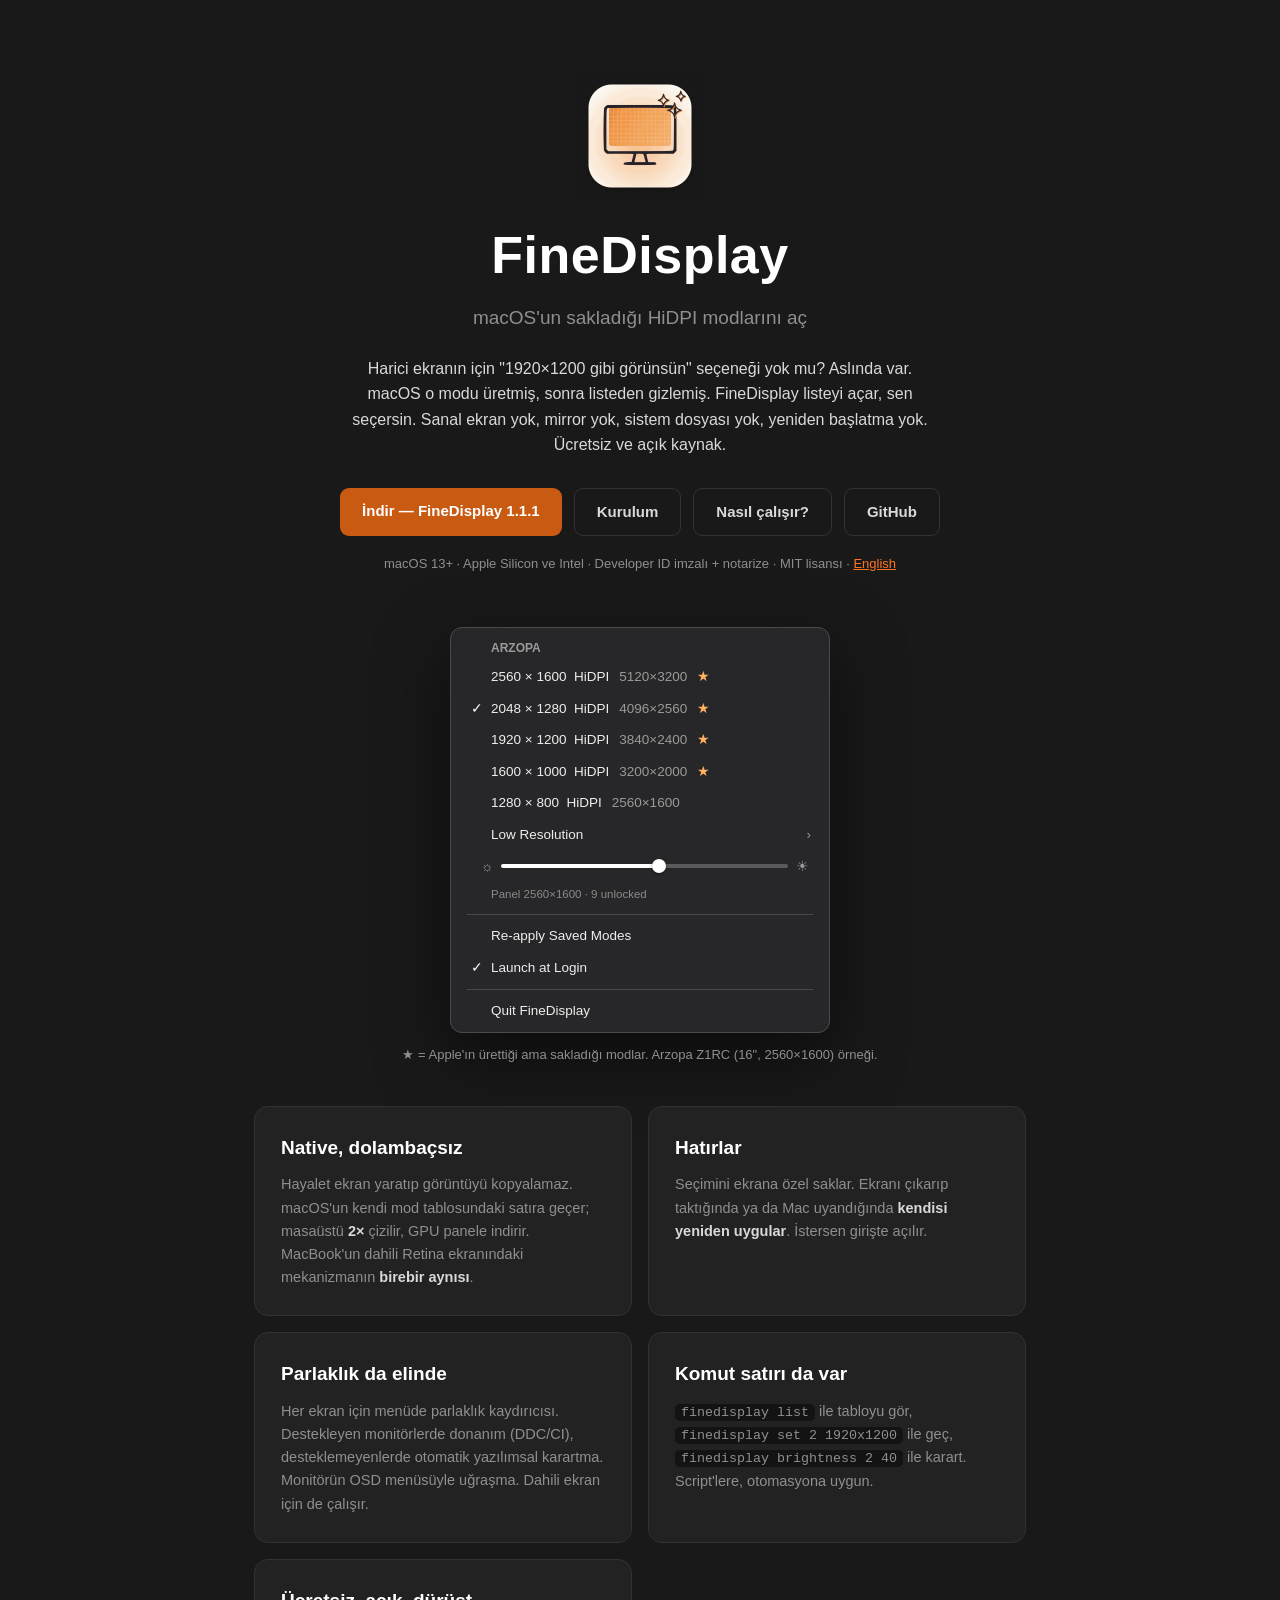
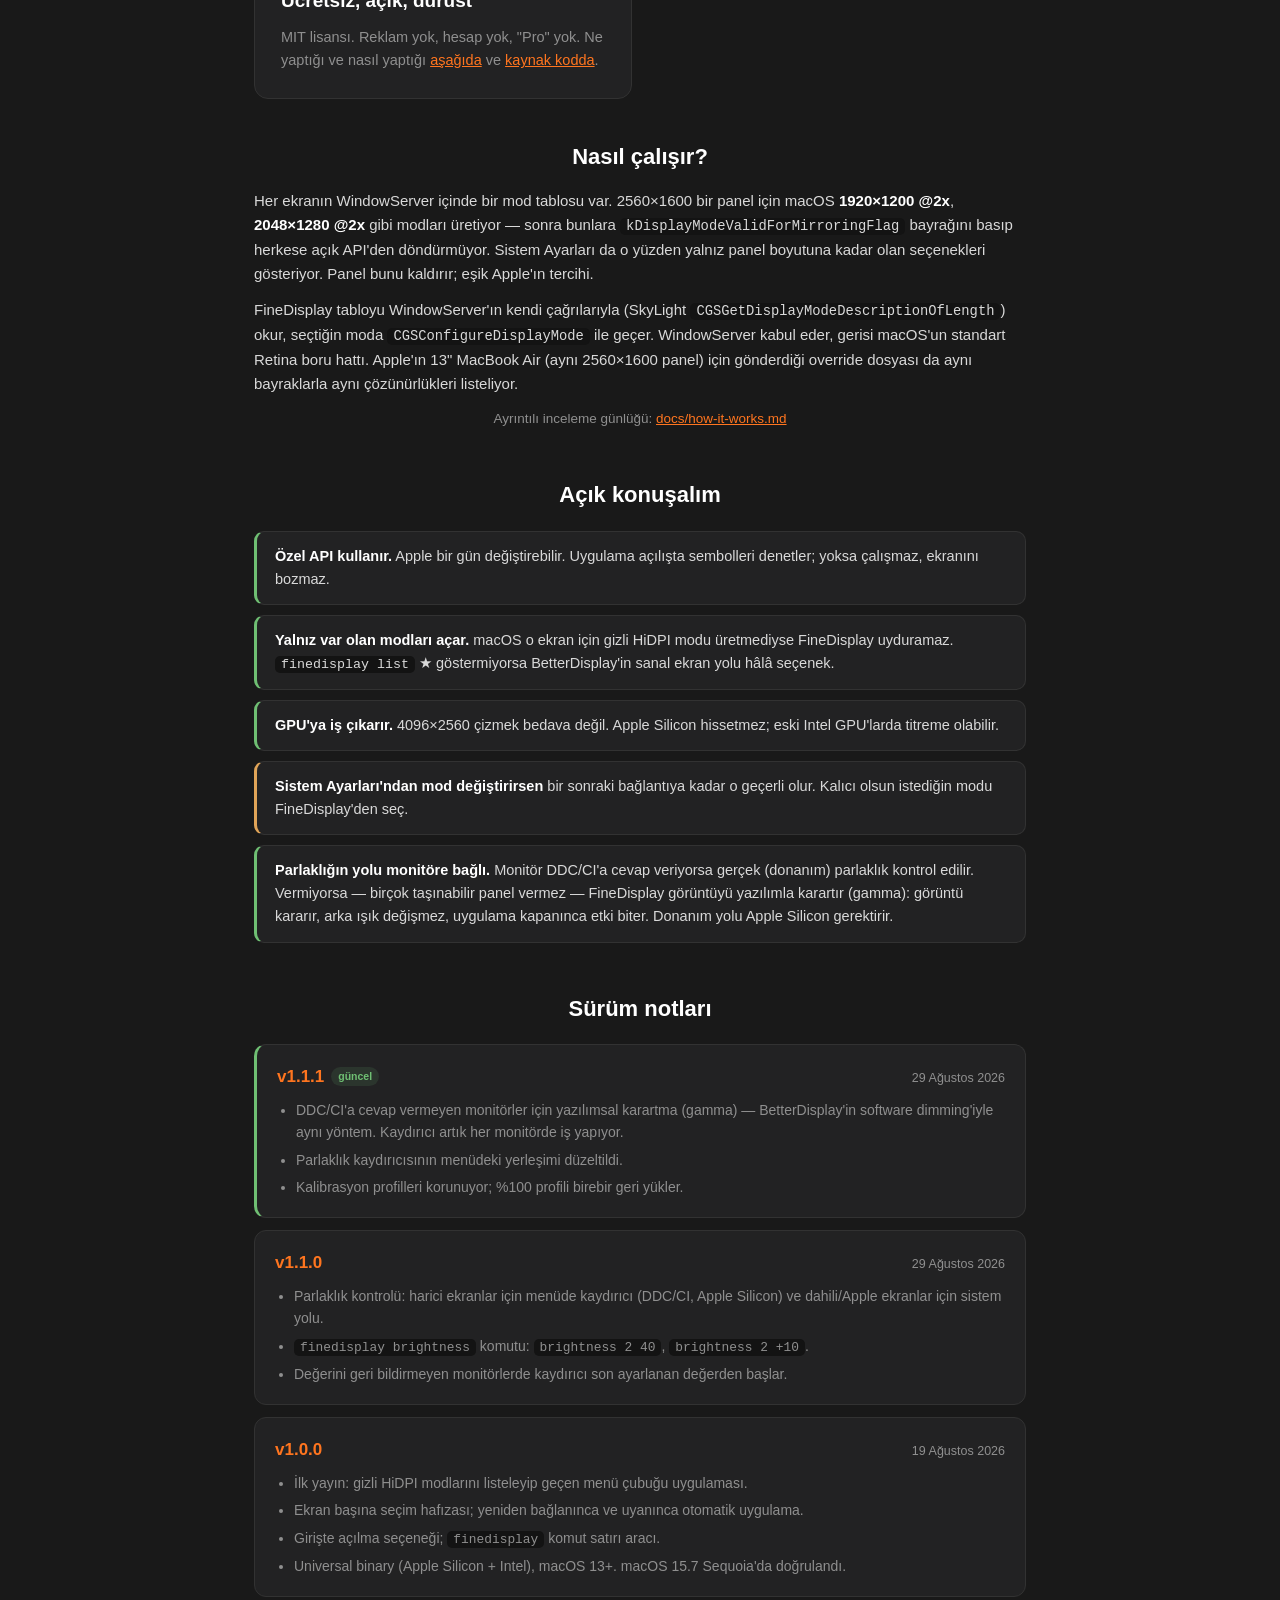
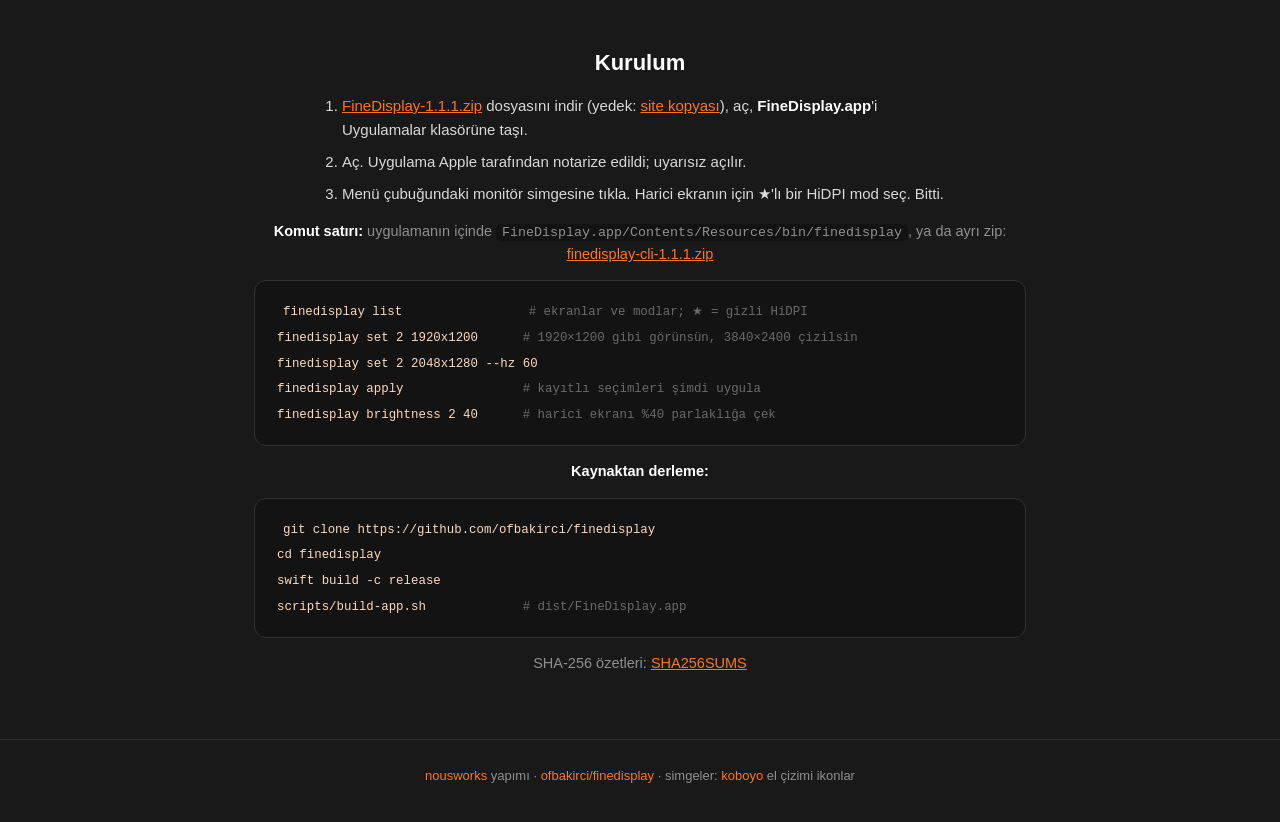
==== commit 65983eb8: "Software dimming fallback for DDC-less monitors; slider layout fix; v1.1.1 - Monitors that null ever" ====
--- a/site/index.html
+++ b/site/index.html
@@ -26,7 +26,7 @@
     listeyi açar, sen seçersin. Sanal ekran yok, mirror yok, sistem dosyası yok,
     yeniden başlatma yok. Ücretsiz ve açık kaynak.</p>
     <div class="cta">
-      <a class="btn primary" href="https://github.com/ofbakirci/finedisplay/releases/download/v1.1.0/FineDisplay-1.1.0.zip">İndir — FineDisplay 1.1.0</a>
+      <a class="btn primary" href="https://github.com/ofbakirci/finedisplay/releases/download/v1.1.1/FineDisplay-1.1.1.zip">İndir — FineDisplay 1.1.1</a>
       <a class="btn ghost" href="#kurulum">Kurulum</a>
       <a class="btn ghost" href="#nasil">Nasıl çalışır?</a>
       <a class="btn ghost" href="https://github.com/ofbakirci/finedisplay">GitHub</a>
@@ -68,8 +68,9 @@
     </div>
     <div class="card">
       <h2>Parlaklık da elinde</h2>
-      <p>Harici ekranın donanım parlaklığını menüdeki kaydırıcıyla ayarla (Apple Silicon,
-      DDC/CI). Monitörün OSD menüsüyle uğraşma. Dahili ekran için de çalışır.</p>
+      <p>Her ekran için menüde parlaklık kaydırıcısı. Destekleyen monitörlerde donanım
+      (DDC/CI), desteklemeyenlerde otomatik yazılımsal karartma. Monitörün OSD
+      menüsüyle uğraşma. Dahili ekran için de çalışır.</p>
     </div>
     <div class="card">
       <h2>Komut satırı da var</h2>
@@ -111,9 +112,10 @@
         eski Intel GPU'larda titreme olabilir.</li>
       <li class="w"><b>Sistem Ayarları'ndan mod değiştirirsen</b> bir sonraki bağlantıya kadar o
         geçerli olur. Kalıcı olsun istediğin modu FineDisplay'den seç.</li>
-      <li><b>Parlaklık monitöre bağlı.</b> DDC/CI komutlarını her monitör uygulamaz; bazıları
-        uygular ama değerini geri bildirmez (kaydırıcı o zaman son ayarladığın değerden başlar).
-        Harici ekranlarda DDC yolu Apple Silicon gerektirir.</li>
+      <li><b>Parlaklığın yolu monitöre bağlı.</b> Monitör DDC/CI'a cevap veriyorsa gerçek
+        (donanım) parlaklık kontrol edilir. Vermiyorsa — birçok taşınabilir panel vermez —
+        FineDisplay görüntüyü yazılımla karartır (gamma): görüntü kararır, arka ışık değişmez,
+        uygulama kapanınca etki biter. Donanım yolu Apple Silicon gerektirir.</li>
     </ul>
   </section>
 
@@ -122,7 +124,19 @@
     <div class="release-list">
       <article class="release current">
         <div class="release-head">
-          <h3><a href="https://github.com/ofbakirci/finedisplay/releases/download/v1.1.0/FineDisplay-1.1.0.zip">v1.1.0</a><span class="badge">güncel</span></h3>
+          <h3><a href="https://github.com/ofbakirci/finedisplay/releases/download/v1.1.1/FineDisplay-1.1.1.zip">v1.1.1</a><span class="badge">güncel</span></h3>
+          <time datetime="2026-08-29">29 Ağustos 2026</time>
+        </div>
+        <ul>
+          <li>DDC/CI'a cevap vermeyen monitörler için yazılımsal karartma (gamma) —
+            BetterDisplay'in software dimming'iyle aynı yöntem. Kaydırıcı artık her monitörde iş yapıyor.</li>
+          <li>Parlaklık kaydırıcısının menüdeki yerleşimi düzeltildi.</li>
+          <li>Kalibrasyon profilleri korunuyor; %100 profili birebir geri yükler.</li>
+        </ul>
+      </article>
+      <article class="release">
+        <div class="release-head">
+          <h3><a href="https://github.com/ofbakirci/finedisplay/releases/download/v1.1.0/FineDisplay-1.1.0.zip">v1.1.0</a></h3>
           <time datetime="2026-08-29">29 Ağustos 2026</time>
         </div>
         <ul>
@@ -150,13 +164,13 @@
   <section class="install" id="kurulum">
     <h2>Kurulum</h2>
     <ol class="steps">
-      <li><a href="https://github.com/ofbakirci/finedisplay/releases/download/v1.1.0/FineDisplay-1.1.0.zip">FineDisplay-1.1.0.zip</a> dosyasını indir (yedek: <a href="dl/FineDisplay-1.1.0.zip">site kopyası</a>), aç, <b>FineDisplay.app</b>'i Uygulamalar klasörüne taşı.</li>
+      <li><a href="https://github.com/ofbakirci/finedisplay/releases/download/v1.1.1/FineDisplay-1.1.1.zip">FineDisplay-1.1.1.zip</a> dosyasını indir (yedek: <a href="dl/FineDisplay-1.1.1.zip">site kopyası</a>), aç, <b>FineDisplay.app</b>'i Uygulamalar klasörüne taşı.</li>
       <li>Aç. Uygulama Apple tarafından notarize edildi; uyarısız açılır.</li>
       <li>Menü çubuğundaki monitör simgesine tıkla. Harici ekranın için ★'lı bir HiDPI mod seç. Bitti.</li>
     </ol>
     <p><b style="color:#fff">Komut satırı:</b> uygulamanın içinde
     <code>FineDisplay.app/Contents/Resources/bin/finedisplay</code>, ya da ayrı zip:
-    <a href="dl/finedisplay-cli-1.1.0.zip">finedisplay-cli-1.1.0.zip</a></p>
+    <a href="dl/finedisplay-cli-1.1.1.zip">finedisplay-cli-1.1.1.zip</a></p>
 <pre><code>finedisplay list                 <span class="c"># ekranlar ve modlar; ★ = gizli HiDPI</span>
 finedisplay set 2 1920x1200      <span class="c"># 1920×1200 gibi görünsün, 3840×2400 çizilsin</span>
 finedisplay set 2 2048x1280 --hz 60
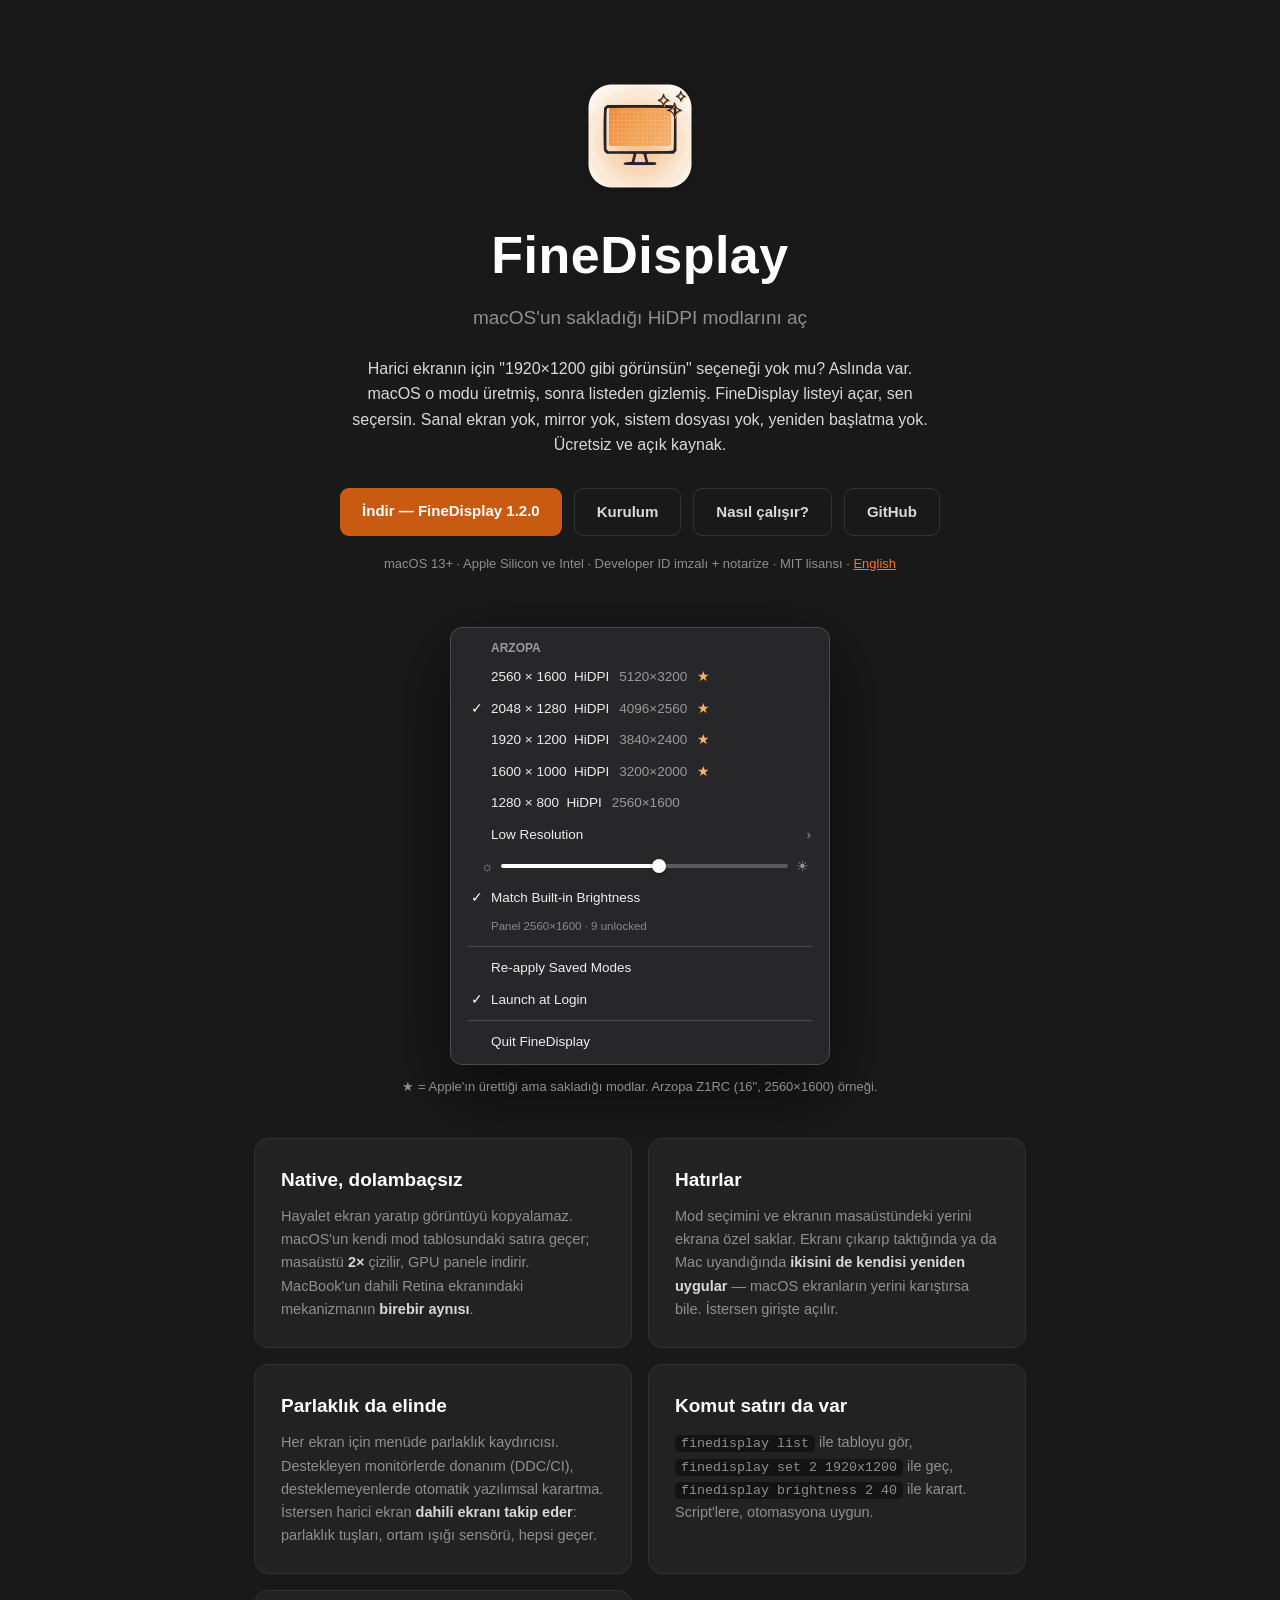
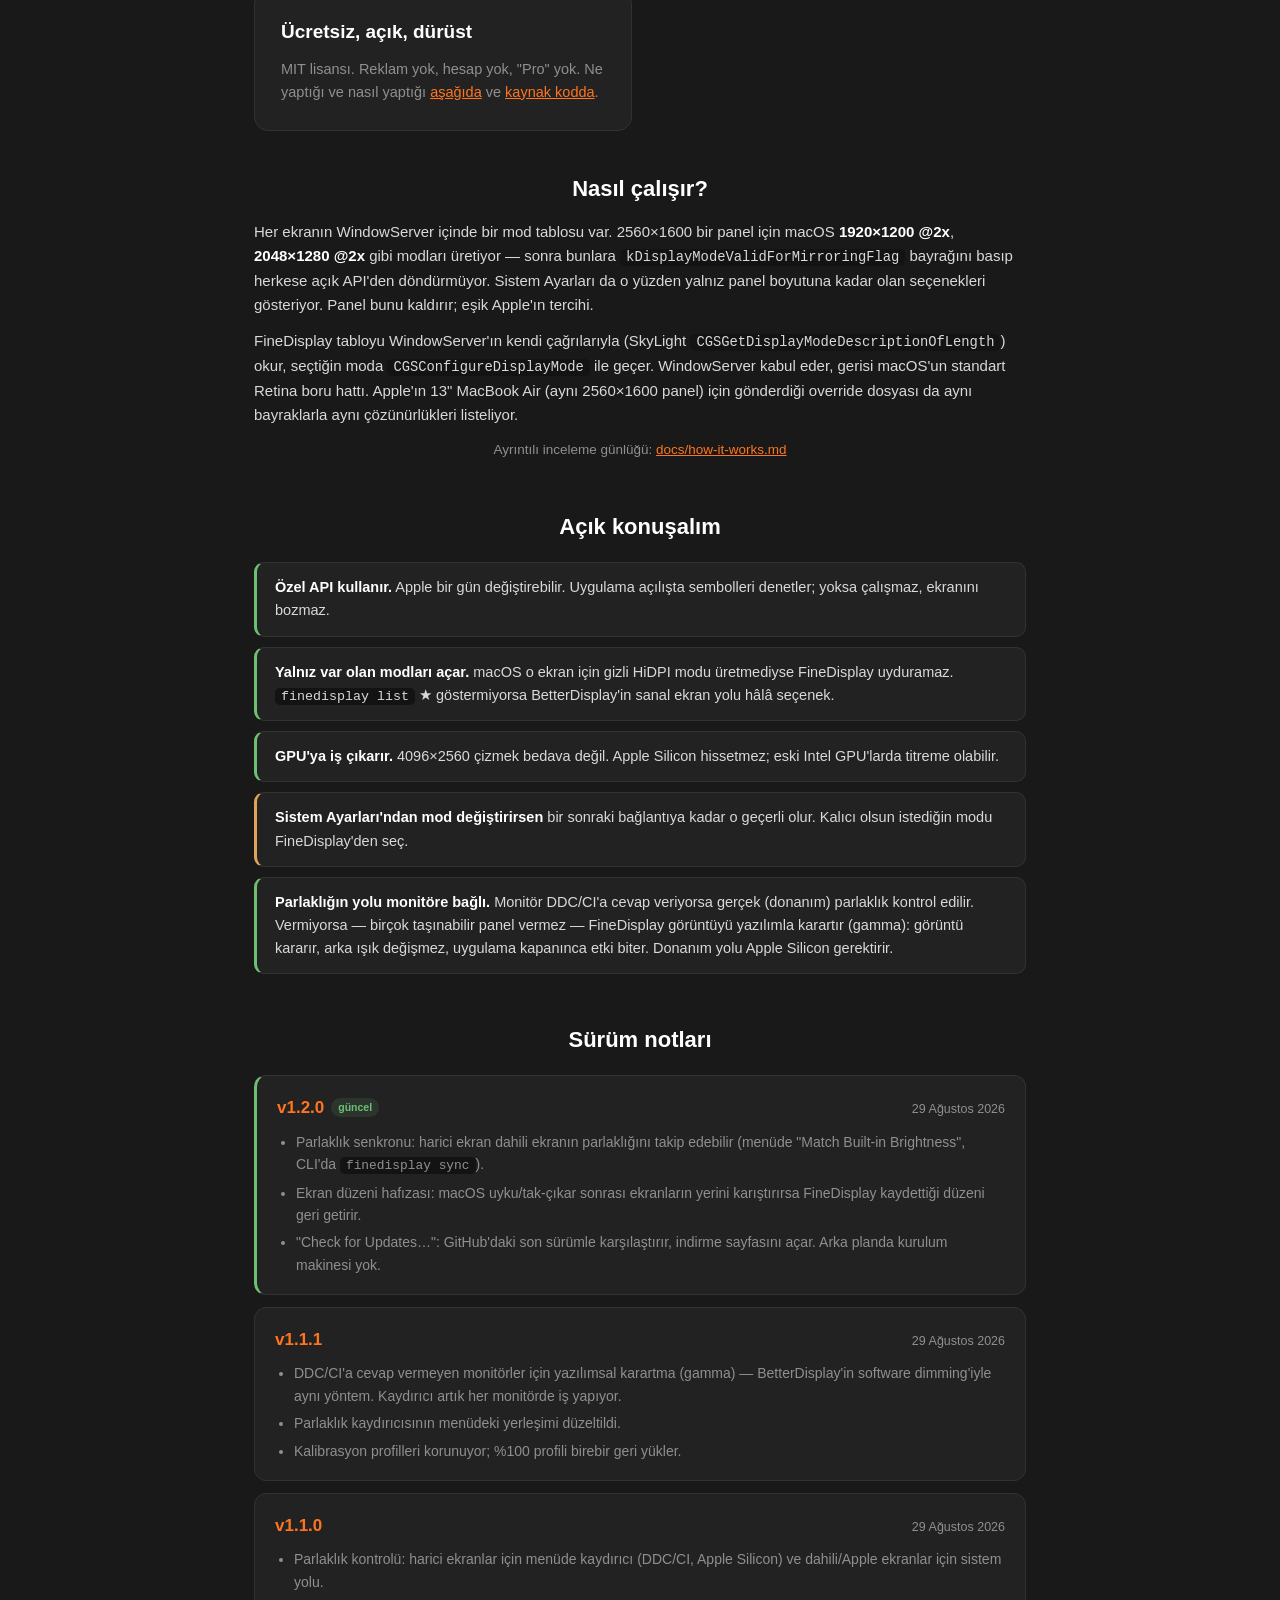
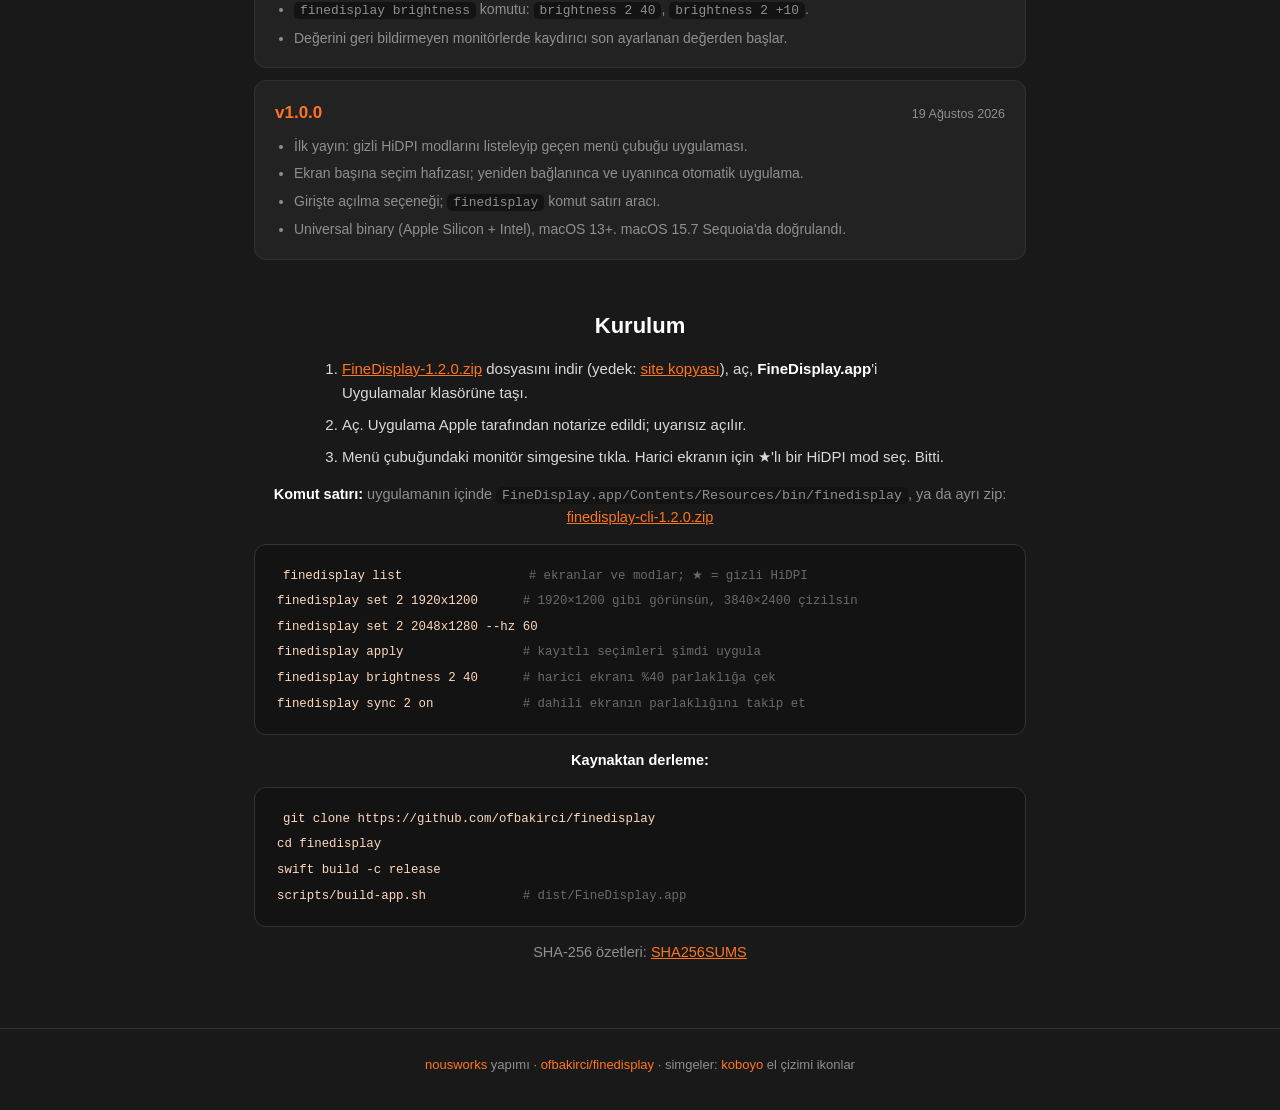
==== commit c5fd9810: "Brightness sync, update check, arrangement memory; v1.2.0 - BrightnessSync: externals follow the bui" ====
--- a/site/index.html
+++ b/site/index.html
@@ -26,7 +26,7 @@
     listeyi açar, sen seçersin. Sanal ekran yok, mirror yok, sistem dosyası yok,
     yeniden başlatma yok. Ücretsiz ve açık kaynak.</p>
     <div class="cta">
-      <a class="btn primary" href="https://github.com/ofbakirci/finedisplay/releases/download/v1.1.1/FineDisplay-1.1.1.zip">İndir — FineDisplay 1.1.1</a>
+      <a class="btn primary" href="https://github.com/ofbakirci/finedisplay/releases/download/v1.2.0/FineDisplay-1.2.0.zip">İndir — FineDisplay 1.2.0</a>
       <a class="btn ghost" href="#kurulum">Kurulum</a>
       <a class="btn ghost" href="#nasil">Nasıl çalışır?</a>
       <a class="btn ghost" href="https://github.com/ofbakirci/finedisplay">GitHub</a>
@@ -44,6 +44,7 @@
       <div class="menu-item"><span class="tick"></span>1280 × 800 &nbsp;HiDPI <span class="dim">2560×1600</span></div>
       <div class="menu-item sub"><span class="tick"></span>Low Resolution <span class="chev">›</span></div>
       <div class="menu-slider" title="Brightness">☼<span class="track"><span class="knob"></span></span>☀</div>
+      <div class="menu-item"><span class="tick">✓</span>Match Built-in Brightness</div>
       <div class="menu-note">Panel 2560×1600 · 9 unlocked</div>
       <div class="menu-sep"></div>
       <div class="menu-item"><span class="tick"></span>Re-apply Saved Modes</div>
@@ -63,14 +64,15 @@
     </div>
     <div class="card">
       <h2>Hatırlar</h2>
-      <p>Seçimini ekrana özel saklar. Ekranı çıkarıp taktığında ya da Mac
-      uyandığında <b>kendisi yeniden uygular</b>. İstersen girişte açılır.</p>
+      <p>Mod seçimini ve ekranın masaüstündeki yerini ekrana özel saklar. Ekranı çıkarıp
+      taktığında ya da Mac uyandığında <b>ikisini de kendisi yeniden uygular</b> —
+      macOS ekranların yerini karıştırsa bile. İstersen girişte açılır.</p>
     </div>
     <div class="card">
       <h2>Parlaklık da elinde</h2>
       <p>Her ekran için menüde parlaklık kaydırıcısı. Destekleyen monitörlerde donanım
-      (DDC/CI), desteklemeyenlerde otomatik yazılımsal karartma. Monitörün OSD
-      menüsüyle uğraşma. Dahili ekran için de çalışır.</p>
+      (DDC/CI), desteklemeyenlerde otomatik yazılımsal karartma. İstersen harici ekran
+      <b>dahili ekranı takip eder</b>: parlaklık tuşları, ortam ışığı sensörü, hepsi geçer.</p>
     </div>
     <div class="card">
       <h2>Komut satırı da var</h2>
@@ -124,7 +126,21 @@
     <div class="release-list">
       <article class="release current">
         <div class="release-head">
-          <h3><a href="https://github.com/ofbakirci/finedisplay/releases/download/v1.1.1/FineDisplay-1.1.1.zip">v1.1.1</a><span class="badge">güncel</span></h3>
+          <h3><a href="https://github.com/ofbakirci/finedisplay/releases/download/v1.2.0/FineDisplay-1.2.0.zip">v1.2.0</a><span class="badge">güncel</span></h3>
+          <time datetime="2026-08-29">29 Ağustos 2026</time>
+        </div>
+        <ul>
+          <li>Parlaklık senkronu: harici ekran dahili ekranın parlaklığını takip edebilir
+            (menüde "Match Built-in Brightness", CLI'da <code>finedisplay sync</code>).</li>
+          <li>Ekran düzeni hafızası: macOS uyku/tak-çıkar sonrası ekranların yerini
+            karıştırırsa FineDisplay kaydettiği düzeni geri getirir.</li>
+          <li>"Check for Updates…": GitHub'daki son sürümle karşılaştırır, indirme
+            sayfasını açar. Arka planda kurulum makinesi yok.</li>
+        </ul>
+      </article>
+      <article class="release">
+        <div class="release-head">
+          <h3><a href="https://github.com/ofbakirci/finedisplay/releases/download/v1.1.1/FineDisplay-1.1.1.zip">v1.1.1</a></h3>
           <time datetime="2026-08-29">29 Ağustos 2026</time>
         </div>
         <ul>
@@ -164,18 +180,19 @@
   <section class="install" id="kurulum">
     <h2>Kurulum</h2>
     <ol class="steps">
-      <li><a href="https://github.com/ofbakirci/finedisplay/releases/download/v1.1.1/FineDisplay-1.1.1.zip">FineDisplay-1.1.1.zip</a> dosyasını indir (yedek: <a href="dl/FineDisplay-1.1.1.zip">site kopyası</a>), aç, <b>FineDisplay.app</b>'i Uygulamalar klasörüne taşı.</li>
+      <li><a href="https://github.com/ofbakirci/finedisplay/releases/download/v1.2.0/FineDisplay-1.2.0.zip">FineDisplay-1.2.0.zip</a> dosyasını indir (yedek: <a href="dl/FineDisplay-1.2.0.zip">site kopyası</a>), aç, <b>FineDisplay.app</b>'i Uygulamalar klasörüne taşı.</li>
       <li>Aç. Uygulama Apple tarafından notarize edildi; uyarısız açılır.</li>
       <li>Menü çubuğundaki monitör simgesine tıkla. Harici ekranın için ★'lı bir HiDPI mod seç. Bitti.</li>
     </ol>
     <p><b style="color:#fff">Komut satırı:</b> uygulamanın içinde
     <code>FineDisplay.app/Contents/Resources/bin/finedisplay</code>, ya da ayrı zip:
-    <a href="dl/finedisplay-cli-1.1.1.zip">finedisplay-cli-1.1.1.zip</a></p>
+    <a href="dl/finedisplay-cli-1.2.0.zip">finedisplay-cli-1.2.0.zip</a></p>
 <pre><code>finedisplay list                 <span class="c"># ekranlar ve modlar; ★ = gizli HiDPI</span>
 finedisplay set 2 1920x1200      <span class="c"># 1920×1200 gibi görünsün, 3840×2400 çizilsin</span>
 finedisplay set 2 2048x1280 --hz 60
 finedisplay apply                <span class="c"># kayıtlı seçimleri şimdi uygula</span>
-finedisplay brightness 2 40      <span class="c"># harici ekranı %40 parlaklığa çek</span></code></pre>
+finedisplay brightness 2 40      <span class="c"># harici ekranı %40 parlaklığa çek</span>
+finedisplay sync 2 on            <span class="c"># dahili ekranın parlaklığını takip et</span></code></pre>
     <p><b style="color:#fff">Kaynaktan derleme:</b></p>
 <pre><code>git clone https://github.com/ofbakirci/finedisplay
 cd finedisplay
